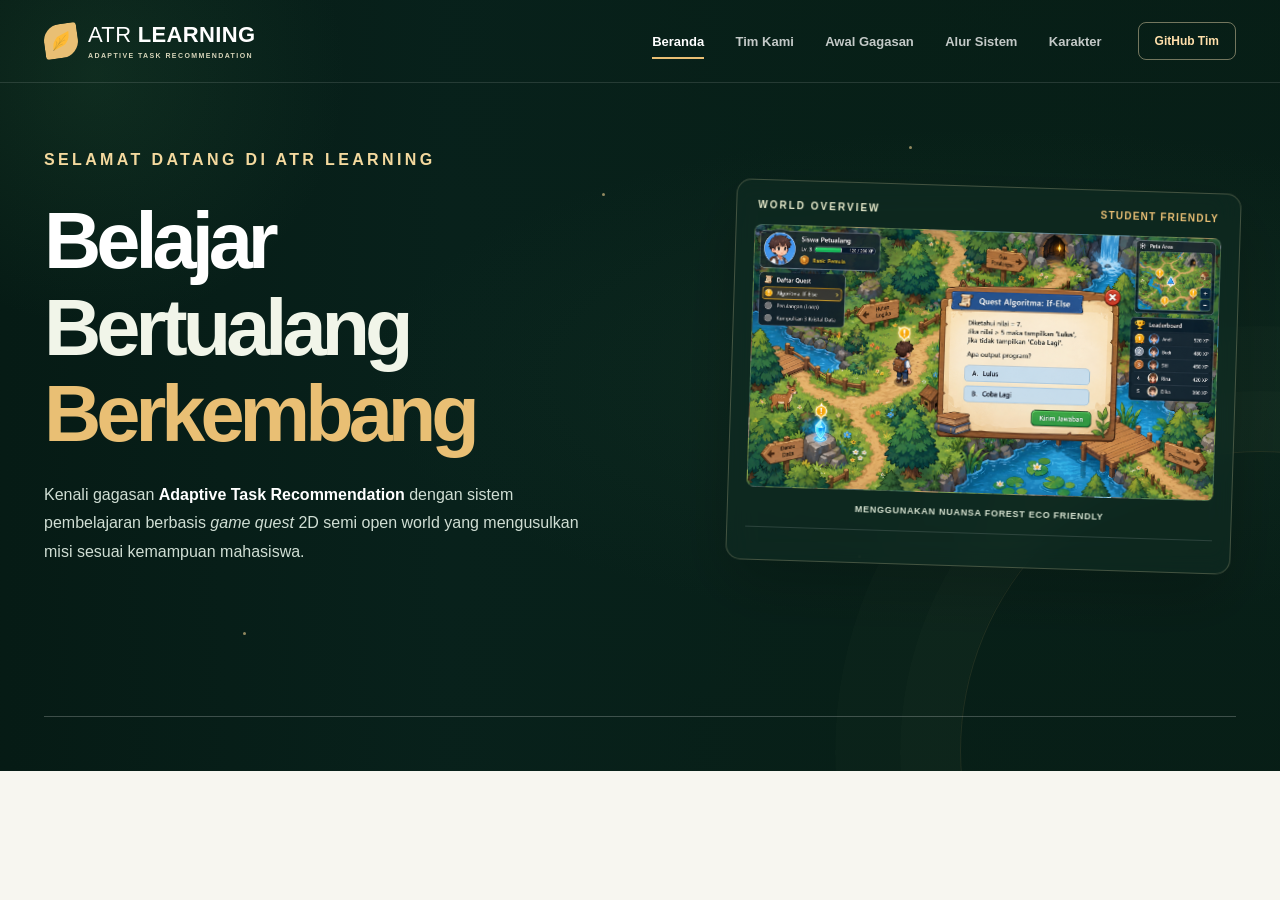
==== dev1.html @ b9358668 "Add files via upload" ====
<!DOCTYPE html>
<html lang="id">
<head>
  <meta charset="UTF-8" />
  <meta name="viewport" content="width=device-width, initial-scale=1.0" />
  <meta name="theme-color" content="#112c27" />
  <meta name="description" content="ATR Learning adalah konsep Adaptive Task Recommendation untuk pembelajaran berbasis game quest 2D semi-open world." />
  <title>ATR Learning | Pembelajaran Adaptif Berbasis Petualangan</title>
  <link rel="icon" href="assets/favicon.svg" type="image/svg+xml" />
  <link href='https://unpkg.com/boxicons@2.1.4/css/boxicons.min.css' rel='stylesheet'>
  <link rel="stylesheet" href="assets/style.css" />
  <script src="assets/script.js" defer></script>
</head>
<body>
  <a class="skip-link" href="#beranda">Lewati ke konten</a>
  <header class="site-header" id="siteHeader">
    <nav class="nav shell" aria-label="Navigasi utama">
      <a class="brand" href="#beranda" aria-label="ATR Learning, kembali ke beranda">
        <img src="assets/favicon.svg" class="brand-mark" aria-hidden="true"></img>
        <span>ATR <b>LEARNING</b><small>ADAPTIVE TASK RECOMMENDATION</small></span>
      </a>
      <button class="menu-toggle" id="menuToggle" type="button" aria-label="Buka menu navigasi" aria-expanded="false" aria-controls="navLinks">
        <span></span><span></span><span></span>
      </button>
      <div class="nav-links" id="navLinks">
        <a class="nav-link active" href="#beranda">Beranda</a>
        <a class="nav-link" href="#tim">Tim Kami</a>
        <a class="nav-link" href="#gagasan">Awal Gagasan</a>
        <a class="nav-link" href="#alur">Alur Sistem</a>
        <a class="nav-link" href="#karakter">Karakter</a>
      </div>
      <a class="nav-contact" href="#footer">GitHub Tim </a>
    </nav>
  </header>

  <main>
    <!-- 01 - BERANDA -->
    <section class="hero" id="beranda" aria-labelledby="heroHeading">
      <div class="hero-scene" aria-hidden="true"></div>
      <div class="hero-mist" aria-hidden="true"></div>
      <div class="hero-sparks" aria-hidden="true"><i></i><i></i><i></i><i></i><i></i><i></i></div>
      <div class="shell hero-grid">
        <div class="hero-content">
          <div class="hero-eyebrow">SELAMAT DATANG DI ATR LEARNING</div>
          <h1 id="heroHeading">Belajar<br><span class="accent-cream">Bertualang</span><br><span class="accent-gold">Berkembang</span></h1>
          <p class="hero-summary">Kenali gagasan <strong>Adaptive Task Recommendation</strong> dengan sistem pembelajaran berbasis <em>game quest</em> 2D semi open world yang mengusulkan misi sesuai kemampuan mahasiswa.</p>
        </div>
        <div class="hero-aside">
          <div class="glass-panel concept-panel">
            <div class="panel-top"><span>WORLD OVERVIEW</span><span class="panel-tag">STUDENT FRIENDLY</span></div>
            <div class="world-shot" role="img" aria-label="Cuplikan ilustrasi hutan dua dimensi dan dialog quest algoritma"></div>
            <div class="world-shot-caption">MENGGUNAKAN NUANSA FOREST ECO FRIENDLY</div>
            <div class="mini-process"></div>
          </div>
        </div>
      </div>
      <div class="shell hero-bottom">
      </div>
    </section>
---- assets/style.css ----
:root {
  --forest-950: #071914;
  --forest-900: #0b231d;
  --forest-850: #103129;
  --forest-800: #153e33;
  --forest-700: #245845;
  --gold: #e9bf74;
  --gold-2: #f4d99e;
  --ink: #1b2f28;
  --muted: #68766e;
  --paper: #f7f6f0;
  --paper-2: #eeefe6;
  --white: #ffffff;
  --line-light: rgba(255,255,255,.16);
  --line-dark: rgba(25,47,38,.15);
  --radius: 18px;
  --shadow: 0 22px 65px rgba(10,37,26,.17);
  --content: 1210px;
}

*, *::before, *::after { box-sizing: border-box; }
html { scroll-behavior: smooth; scroll-padding-top: 86px; }
body { margin: 0; color: var(--ink); background: var(--paper); font-family: "Segoe UI", "Trebuchet MS", Arial, sans-serif; -webkit-font-smoothing: antialiased; }
button, input { font: inherit; }
button, a { -webkit-tap-highlight-color: transparent; }
a { color: inherit; text-decoration: none; }
button { cursor: pointer; }
img { display: block; max-width: 100%; }
:focus-visible { outline: 3px solid #e5b35f; outline-offset: 4px; }
::selection { background: #dfbc7d; color: #142b21; }
.shell { width: min(calc(100% - 88px), var(--content)); margin: 0 auto; }
.skip-link { position: fixed; top: -80px; left: 20px; z-index: 1000; background: #fff; color: #000; padding: 10px 15px; border-radius: 4px; }
.skip-link:focus { top: 15px; }

/* NAVIGATION */
.site-header { position: fixed; z-index: 80; inset: 0 0 auto; color: white; border-bottom: 1px solid rgba(255,255,255,.12); transition: background .3s, border-color .3s, box-shadow .3s; }
.site-header.scrolled { background: rgba(8,30,24,.96); border-color: rgba(255,255,255,.08); box-shadow: 0 8px 20px rgba(0,0,0,.14); backdrop-filter: blur(18px); }
.nav { height: 82px; display: flex; align-items: center; gap: 36px; }
.brand { display: inline-flex; flex-shrink: 0; align-items: center; gap: 10px; letter-spacing: .015em; font-size: 22px; font-weight: 400; line-height: 1.05; white-space: nowrap; }
.brand b { font-weight: 800; }
.brand small { display: block; margin-top: 6px; font-weight: 700; letter-spacing: .2em; font-size: 7px; color: #d7d5ba; }
.brand-mark { width: 34px; height: 34px; display: grid; place-items: center; color: #16372a; background: var(--gold); border-radius: 50% 10% 50% 10%; font-size: 22px; transform: rotate(-8deg); }
.nav-links { display: flex; gap: clamp(14px,2.45vw,34px); margin-left: auto; align-items: center; }
.nav-link { position: relative; font-size: 13px; font-weight: 600; opacity: .76; transition: opacity .2s, color .2s; padding: 33px 0; white-space: nowrap; }
.nav-link::after { content: ""; height: 2px; width: 0; position: absolute; bottom: 23px; left: 0; background: var(--gold); transition: width .25s; }
.nav-link:hover, .nav-link.active { opacity: 1; }
.nav-link:hover::after, .nav-link.active::after { width: 100%; }
.nav-contact { white-space: nowrap; font-size: 12px; font-weight: 700; padding: 11px 16px; border: 1px solid rgba(248,227,182,.45); color: #ffdfaa; border-radius: 8px; transition: background .2s; }
.nav-contact:hover { background: rgba(231,187,107,.13); }
.nav-contact span { margin-left: 8px; }
.menu-toggle { display: none; }

/* REUSABLE SECTIONS */
.section { padding: 116px 0 126px; position: relative; }
.section-heading h2, .idea-heading h2, .flow-head h2, .character-heading h2 { font-weight: 780; line-height: 1.14; font-size: clamp(37px,4.3vw,58px); margin: 19px 0 18px; letter-spacing: -.048em; }
.section-heading h2 em, .idea-heading h2 em, .flow-head h2 em, .character-heading h2 em { font-style: normal; font-family: Georgia,"Times New Roman",serif; font-weight: 500; letter-spacing: -.045em; }
.eyebrow.dark { color: #57785c; }.eyebrow.light { color: #f1c985; }
.eyebrow-symbol { font-size: 18px; line-height: 0; }
.centered { text-align: center; display: flex; flex-direction: column; align-items: center; }
.section-heading > p { max-width: 690px; margin: 0 auto; color: var(--muted); font-size: 15px; line-height: 1.8; }

/* HERO */
.hero { position: relative; isolation: isolate; min-height: 760px; display: flex; flex-direction: column; justify-content: center; background: var(--forest-950); color: white; overflow: hidden; }
.hero-scene { position: absolute; z-index: -3; inset: -30px; background-image: url('assets/gameplay.png'); background-size: cover; background-position: 50% 48%; filter: blur(5px) saturate(.9); transform: scale(1.04); opacity: .58; }
.hero-mist { position: absolute; z-index: -2; inset: 0; background: radial-gradient(ellipse at 78% 49%, rgba(42,86,61,.18), transparent 45%), linear-gradient(90deg, rgba(6,27,21,.97) 0%, rgba(8,34,28,.89) 35%, rgba(8,35,26,.68) 68%, rgba(8,34,25,.63) 100%), linear-gradient(0deg, rgba(7,23,18,.97), transparent 22%, transparent 74%, rgba(3,20,14,.4)); }
.hero::before { content: ""; position: absolute; z-index: -1; top: -190px; left: -170px; width: 530px; height: 530px; background: radial-gradient(circle, rgba(65,137,85,.15), transparent 67%); }
.hero::after { content: ""; position: absolute; z-index: -1; width: 600px; height: 600px; right: -280px; bottom: -280px; border: 1px solid rgba(241,198,123,.1); border-radius: 50%; box-shadow: 0 0 0 60px rgba(240,202,140,.012), 0 0 0 125px rgba(240,202,140,.013); }
.hero-grid { display: grid; grid-template-columns: minmax(0,1.1fr) minmax(0,.9fr); gap: 70px; align-items: center; padding-top: 151px; padding-bottom: 170px; }
.hero-content { position: relative; }
.hero-eyebrow, .eyebrow { display: flex; align-items: center; gap: 12px; letter-spacing: .21em; font-size: 1rem; font-weight: 800; }
.hero-eyebrow { color: var(--gold-2); margin-bottom: 29px; }
.mini-star { font-size: 15px; }
.eyebrow-line { width: 40px; height: 1px; background: rgba(237,203,145,.65); }
.hero h1 { font-size: clamp(63px,6.2vw,96px); font-weight: 740; line-height: 1.09; letter-spacing: -.063em; margin: 0 0 23px; }
.accent-cream { color: #f1f5e9; }
.accent-gold { color: var(--gold); }
.hero-summary { max-width: 555px; color: #d0ded4; font-size: 16px; line-height: 1.8; margin: 0 0 34px; }
.hero-summary strong { color: #fff; }
.hero-actions { display: flex; flex-wrap: wrap; gap: 12px; }
.btn { min-height: 51px; display: inline-flex; align-items: center; justify-content: center; gap: 14px; border-radius: 9px; padding: 13px 23px; font-size: 13px; font-weight: 800; transition: transform .23s, box-shadow .23s, background .23s; }
.btn:hover { transform: translateY(-3px); }
.btn-gold { background: var(--gold); color: #1b3024; box-shadow: 0 12px 35px rgba(233,191,116,.22); }
.btn-gold:hover { box-shadow: 0 13px 32px rgba(233,191,116,.34); background: #f5d395; }
.btn-glass { border: 1px solid rgba(250,245,229,.45); background: rgba(255,255,255,.04); }
.btn-glass:hover { background: rgba(255,255,255,.1); }
.play-icon { font-size: 10px; color: var(--gold); }
.hero-disclaimer { display: flex; gap: 10px; align-items: center; margin-top: 31px; font-size: 9px; font-weight: 800; letter-spacing: .15em; color: #b0c3b5; }
.status-dot, .pulse { width: 7px; height: 7px; flex: none; display: inline-block; border-radius: 100%; background: #a6d7ae; box-shadow: 0 0 0 5px rgba(166,215,174,.12); }
.hero-aside { width: 100%; }
.glass-panel { background: rgba(15,42,34,.58); backdrop-filter: blur(14px); border: 1px solid rgba(231,215,166,.25); box-shadow: 0 26px 65px rgba(0,0,0,.22); border-radius: 15px; padding: 18px; transform: rotate(1.8deg); transition: transform .35s; }
.glass-panel:hover { transform: rotate(0); }
.panel-top { display: flex; justify-content: space-between; gap: 10px; align-items: center; padding: 1px 3px 14px; color: #e7eacb; letter-spacing: .2em; font-size: 10px; font-weight: 800; }
.panel-tag { color: var(--gold); letter-spacing: .12em; }
.world-shot { aspect-ratio: 16/9; background: url('gameplay.png') center / cover; border-radius: 8px; border: 1px solid rgba(236,221,174,.2); box-shadow: inset 0 0 30px rgba(0,0,0,.08); }
.world-shot-caption { display: flex; justify-content: center; gap: 8px; margin-top: 14px; color: #d5e1cf; font-size: 9px; font-weight: 700; letter-spacing: .08em; }
.world-shot-caption span:first-child { display: inline-flex; gap: 9px; align-items: center; }
.world-shot-caption .pulse { width: 5px; height: 5px; box-shadow: none; }
.world-shot-caption b { color: var(--gold); }
.mini-process { border-top: 1px solid rgba(255,255,255,.13); margin-top: 15px; padding-top: 14px; display: flex; justify-content: space-between; align-items: center; gap: 8px; }
.mini-process div { display: flex; flex-direction: column; gap: 3px; }
.mini-process b { color: var(--gold); font-size: 12px; }
.mini-process div span { font-size: 10px; color: #d3dfd3; }
.process-arrow { color: #8aa894; }
.hero-side-note { color: #c0d8c1; font-size: 11px; text-align: right; margin-top: 19px; letter-spacing: .02em; }
.hero-side-note span { color: var(--gold); font-size: 18px; vertical-align: middle; margin-right: 6px; }
.hero-bottom { position: absolute; bottom: 0; left: 50%; transform: translateX(-50%); width: min(calc(100% - 88px), var(--content)); display: flex; justify-content: space-between; align-items: center; padding: 25px 0 29px; border-top: 1px solid rgba(255,255,255,.22); gap: 14px; }
.hero-rotation { display: flex; align-items: center; gap: 18px; min-width: 0; }
.rotation-label { color: var(--gold); white-space: nowrap; font-size: 9px; font-weight: 800; letter-spacing: .2em; }
.rotation-divider { height: 22px; width: 1px; background: rgba(255,255,255,.25); }
.rotation-text { font-size: 13px; color: #e6efe4; transition: opacity .24s, transform .24s; }
.rotation-text.is-changing { opacity: 0; transform: translateY(8px); }
.rotation-dots { display: inline-flex; gap: 5px; margin-left: 7px; }
.rotation-dots i { display: block; width: 5px; height: 5px; border-radius: 99px; background: rgba(255,255,255,.3); transition: width .3s, background .3s; }
.rotation-dots i.is-on { width: 20px; background: var(--gold); }
.scroll-cue { white-space: nowrap; letter-spacing: .16em; font-size: 9px; font-weight: 800; }
.scroll-cue span { font-size: 18px; margin-left: 14px; }
.hero-sparks i { position: absolute; z-index: -1; background: #f6d594; border-radius: 50%; width: 3px; height: 3px; opacity: .58; animation: sparkle 4s ease-in-out infinite; }
.hero-sparks i:nth-child(1) { top: 25%; left: 47%; }.hero-sparks i:nth-child(2) { top: 72%; left: 67%; animation-delay: -2s; }.hero-sparks i:nth-child(3) { top: 38%; left: 87%; animation-delay: -1s; }.hero-sparks i:nth-child(4) { top: 82%; left: 19%; animation-delay: -3s; }.hero-sparks i:nth-child(5) { top: 19%; left: 71%; animation-delay: -1.7s; }.hero-sparks i:nth-child(6) { top: 62%; left: 92%; animation-delay: -2.4s; }
@keyframes sparkle { 50% { opacity: .13; transform: translateY(-8px); } }
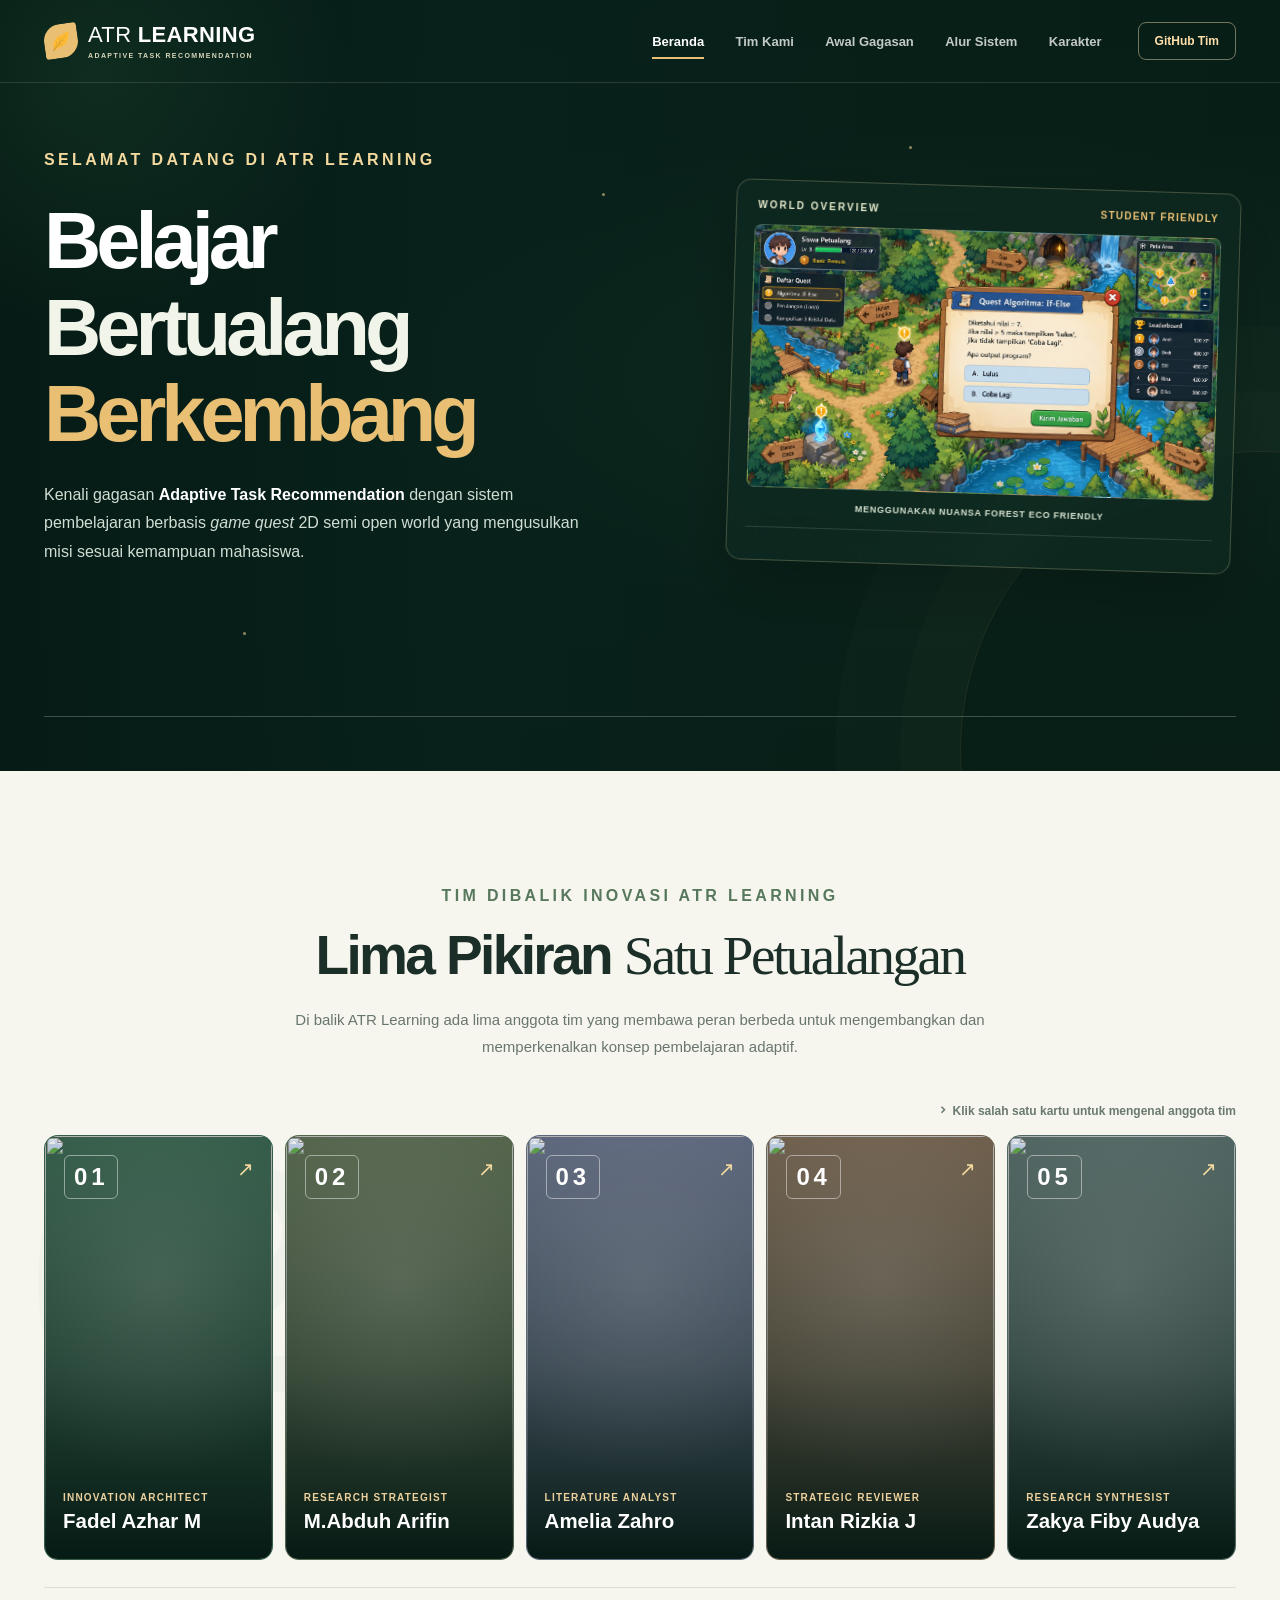
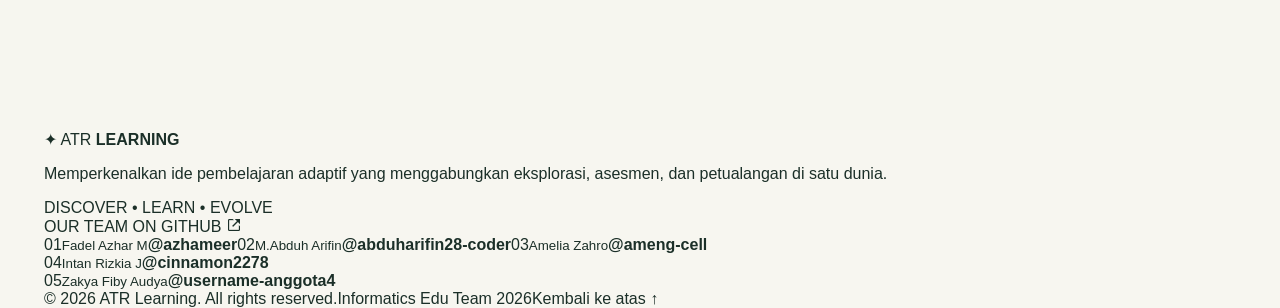
==== commit ddb526ad: "update poto" ====
--- a/dev1.html
+++ b/dev1.html
@@ -58,4 +58,31 @@
       </div>
     </section>
 
+    <!-- 02 - TIM -->
+    <section class="section team-section" id="tim" aria-labelledby="teamHeading">
+      <div class="shell">
+        <div class="section-heading centered reveal">
+          <div class="eyebrow dark"> TIM DIBALIK INOVASI ATR LEARNING</div>
+          <h2 id="teamHeading">Lima Pikiran <em>Satu Petualangan</em></h2>
+          <p>Di balik ATR Learning ada lima anggota tim yang membawa peran berbeda untuk mengembangkan dan memperkenalkan konsep pembelajaran adaptif.</p>
+        </div>
+        <div class="team-hint"><i class='bx bxs-chevron-right'></i> Klik salah satu kartu untuk mengenal anggota tim</div>
+        <div class="team-cards" id="teamCards" aria-label="Daftar lima anggota tim">
+        </div>
+        <div class="team-footnote"></div>
+      </div>
+    </section>
+
+    <!-- dimasukkan habis intan -->
+    
+    <!-- FOOTER -->
+  <footer class="site-footer" id="footer">
+    <div class="shell footer-main">
+      <div class="footer-brand-block"><a href="#beranda" class="footer-brand"><span aria-hidden="true">✦</span> ATR <b>LEARNING</b></a><p>Memperkenalkan ide pembelajaran adaptif yang menggabungkan eksplorasi, asesmen, dan petualangan di satu dunia.</p><span class="footer-motto">DISCOVER • LEARN • EVOLVE</span></div>
+      <div class="footer-team-block"><div class="footer-small-title">OUR TEAM ON GITHUB <i class='bx bx-link-external' ></i></div><div class="github-grid" id="githubGrid"></div></div>
+    </div>
+    <div class="shell footer-bottom"><span>© <span id="currentYear">2026</span> ATR Learning. All rights reserved.</span><span>Informatics Edu Team 2026</span><a href="#beranda">Kembali ke atas ↑</a></div>
+  </footer>
+</body>
+</html>
     
--- a/assets/style.css
+++ b/assets/style.css
@@ -116,4 +116,38 @@
 .scroll-cue span { font-size: 18px; margin-left: 14px; }
 .hero-sparks i { position: absolute; z-index: -1; background: #f6d594; border-radius: 50%; width: 3px; height: 3px; opacity: .58; animation: sparkle 4s ease-in-out infinite; }
 .hero-sparks i:nth-child(1) { top: 25%; left: 47%; }.hero-sparks i:nth-child(2) { top: 72%; left: 67%; animation-delay: -2s; }.hero-sparks i:nth-child(3) { top: 38%; left: 87%; animation-delay: -1s; }.hero-sparks i:nth-child(4) { top: 82%; left: 19%; animation-delay: -3s; }.hero-sparks i:nth-child(5) { top: 19%; left: 71%; animation-delay: -1.7s; }.hero-sparks i:nth-child(6) { top: 62%; left: 92%; animation-delay: -2.4s; }
-@keyframes sparkle { 50% { opacity: .13; transform: translateY(-8px); } }+@keyframes sparkle { 50% { opacity: .13; transform: translateY(-8px); } }
+
+/* TEAM */
+.team-section { background: #f6f6ef; }
+.team-section::before { content: "02"; position: absolute; left: 2%; top: 34%; font-size: 320px; font-weight: 900; letter-spacing: -.12em; color: rgba(26,75,52,.025); pointer-events: none; }
+.team-hint { margin: 44px 0 17px; text-align: right; color: #6a796d; font-size: 12px; font-weight: 650; }
+.team-hint span { color: #2c7250; font-size: 17px; }
+
+.team-cards { display: flex; gap: 12px; width: 100%; height: 425px; }
+.team-card { isolation: isolate; overflow: hidden; border: 1px solid rgba(22,61,44,.12); flex: 1 1 0; min-width: 0; color: white; text-align: left; background: var(--tone, #295541); border-radius: 14px; padding: 0; position: relative; cursor: pointer; transition: flex .5s cubic-bezier(.2,.7,.1,1), filter .32s, transform .3s, border-color .2s; }
+.team-card:hover { transform: translateY(-5px); }
+
+.team-card img { position: absolute; z-index: 0; inset: 0; width: 100%; height: 100%; max-width: none; object-fit: cover; object-position: center center; filter: saturate(.85); transform: scale(1); transition: transform .5s ease, filter .35s ease; }
+.team-card:hover img { transform: scale(1.05); }
+
+.team-card::before { content: ""; position: absolute; z-index: 1; inset: 0; pointer-events: none; background: radial-gradient(circle at 50% 35%, rgba(255,255,255,.13), transparent 65%), linear-gradient(0deg, rgba(5,25,19,.97) 1%, rgba(5,25,19,.45) 45%, rgba(5,25,19,.08) 100%); }
+
+.team-cards.has-active .team-card { flex: .78 1 0; filter: saturate(.68); }
+.team-cards.has-active .team-card.is-active { flex: 2.25 1 0; border-color: var(--gold); filter: saturate(1.1); }
+
+.team-cards.has-active .team-card.is-active img { inset: 0; width: 100%; height: 100%; object-fit: cover; object-position: center center; transform: scale(1); filter: saturate(1.1); }
+.team-cards.has-active .team-card.is-active:hover img { transform: scale(1.04); }
+
+.team-card-index { display: block; position: absolute; z-index: 2; top: 19px; left: 19px; font-size: 1.5rem; font-weight: 800; letter-spacing: .16em; border: 1px solid rgba(255,255,255,.45); padding: 7px 9px; border-radius: 6px; }
+.team-card-corner { position: absolute; z-index: 2; right: 18px; top: 21px; color: var(--gold-2); font-size: 20px; }
+.team-card-bottom { position: absolute; left: 18px; right: 18px; bottom: 18px; z-index: 2; }
+.team-card-role { display: block; color: #ecd09d; font-size: 10px; letter-spacing: .12em; font-weight: 800; text-transform: uppercase; margin-bottom: 7px; }
+.team-card-name { font-size: clamp(16px,1.6vw,23px); font-weight: 780; line-height: 1.1; margin: 0 0 8px; overflow-wrap: anywhere; }
+.team-card-expanded { display: none; max-width: 270px; margin-top: 15px; color: #ecf4e8; font-size: 12px; line-height: 1.7; }
+.team-card.is-active .team-card-expanded { display: block; }
+.team-card-expanded .member-github { display: inline-block; margin-top: 9px; color: #ffcf83; font-weight: 800; }
+
+.team-footnote { display: flex; justify-content: space-between; gap: 15px; border-top: 1px solid #dcded2; margin-top: 27px; padding-top: 16px; font-size: 11px; color: #66786a; }
+.team-footnote span:first-child { font-weight: 800; color: var(--forest-700); }
+.team-footnote span:last-child { font-size: 9px; letter-spacing: .14em; font-weight: 800; }
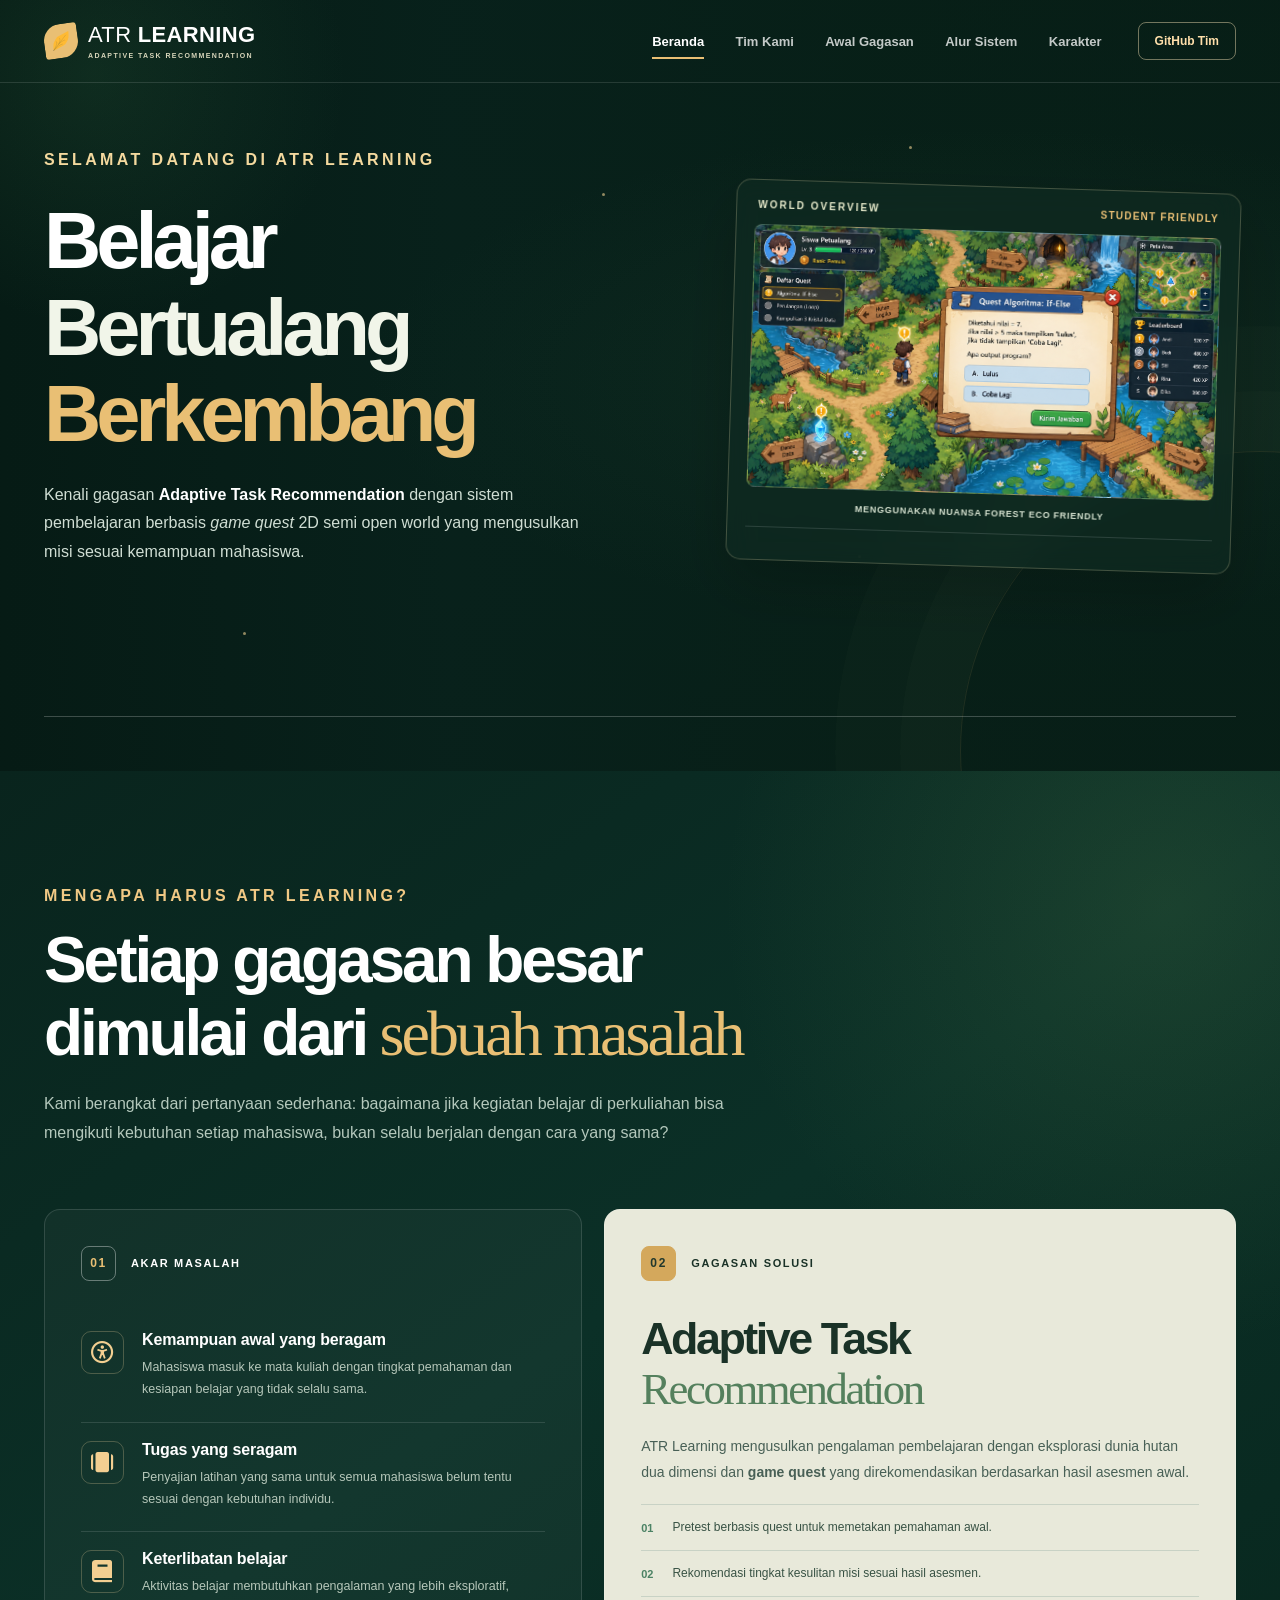
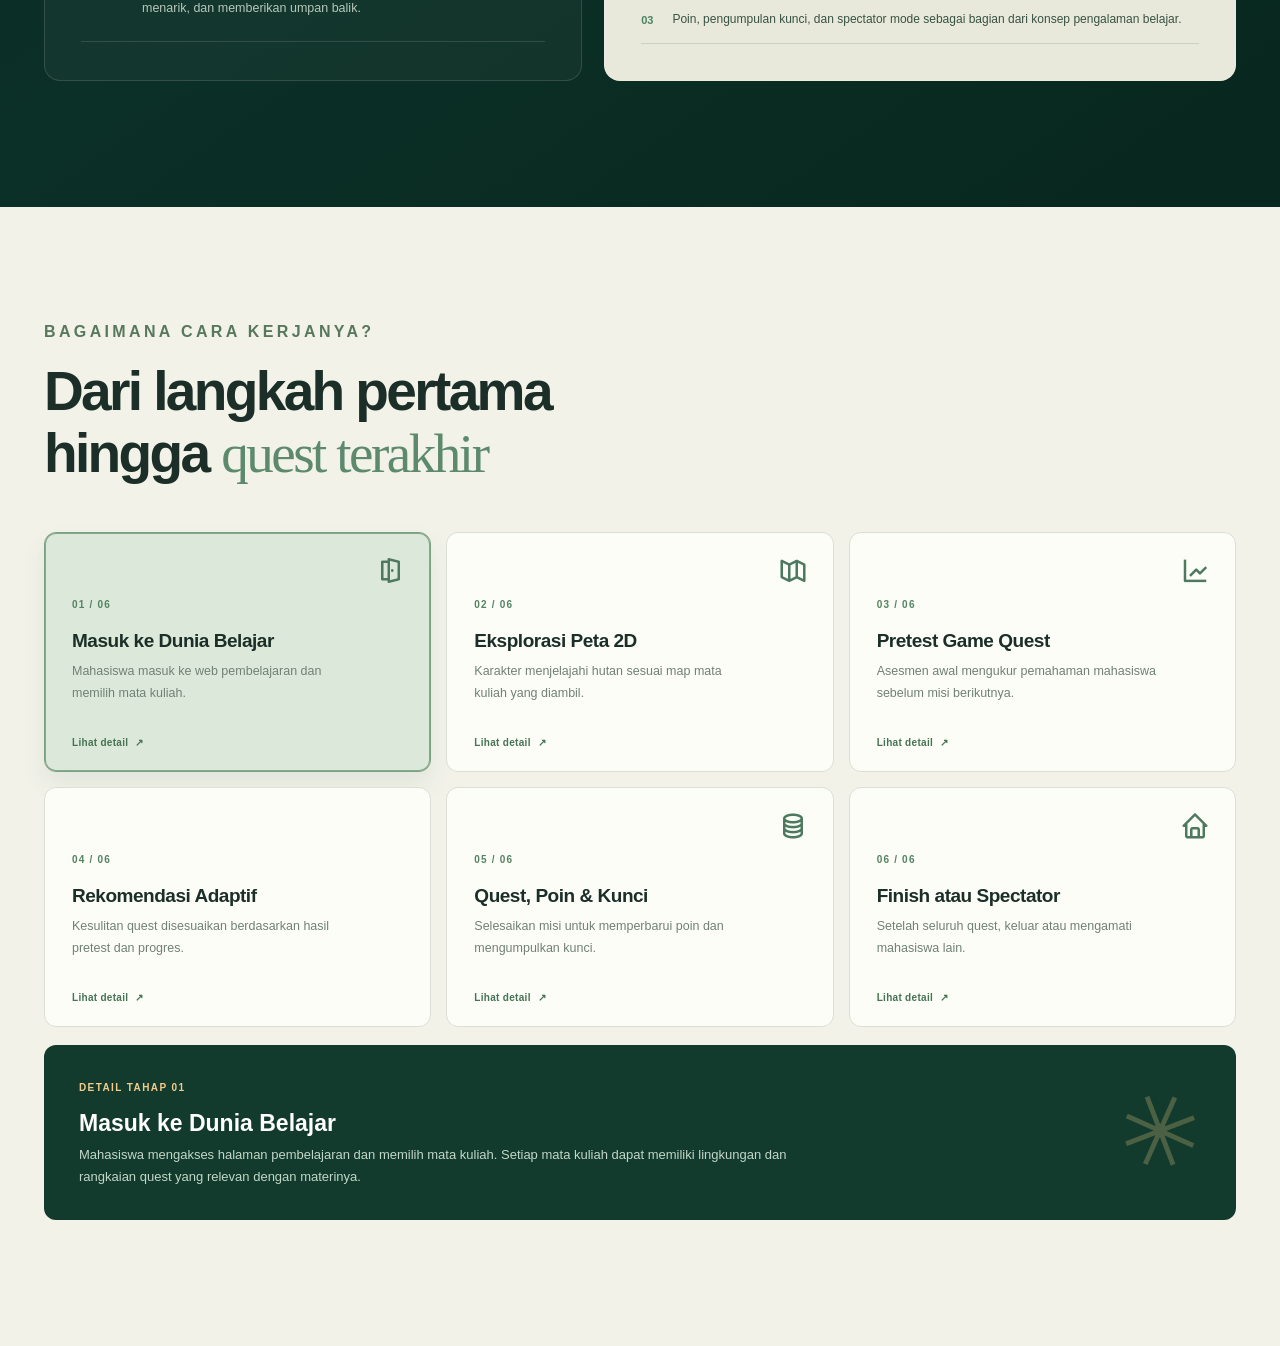
==== commit 3c147dd8: "update" ====
--- a/dev1.html
+++ b/dev1.html
@@ -58,31 +58,39 @@
       </div>
     </section>
 
-    <!-- 02 - TIM -->
-    <section class="section team-section" id="tim" aria-labelledby="teamHeading">
+<!-- 03 - AWAL GAGASAN -->
+    <section class="section idea-section" id="gagasan" aria-labelledby="ideaHeading">
       <div class="shell">
-        <div class="section-heading centered reveal">
-          <div class="eyebrow dark"> TIM DIBALIK INOVASI ATR LEARNING</div>
-          <h2 id="teamHeading">Lima Pikiran <em>Satu Petualangan</em></h2>
-          <p>Di balik ATR Learning ada lima anggota tim yang membawa peran berbeda untuk mengembangkan dan memperkenalkan konsep pembelajaran adaptif.</p>
+        <div class="idea-heading reveal"><div class="eyebrow light">MENGAPA HARUS ATR LEARNING?</div><h2 id="ideaHeading">Setiap gagasan besar<br>dimulai dari<em> sebuah masalah</em></h2><p>Kami berangkat dari pertanyaan sederhana: bagaimana jika kegiatan belajar di perkuliahan bisa mengikuti kebutuhan setiap mahasiswa, bukan selalu berjalan dengan cara yang sama?</p></div>
+        <div class="idea-layout">
+          <div class="problem-column reveal">
+            <div class="section-overline"><span class="overline-index">01</span><span>AKAR MASALAH</span></div>
+            <div class="problem-card"><span class="problem-icon" aria-hidden="true"><i class='bx bx-universal-access'></i></span><div><h3>Kemampuan awal yang beragam</h3><p>Mahasiswa masuk ke mata kuliah dengan tingkat pemahaman dan kesiapan belajar yang tidak selalu sama.</p></div></div>
+            <div class="problem-card"><span class="problem-icon" aria-hidden="true"><i class='bx bxs-carousel'></i></span><div><h3>Tugas yang seragam</h3><p>Penyajian latihan yang sama untuk semua mahasiswa belum tentu sesuai dengan kebutuhan individu.</p></div></div>
+            <div class="problem-card"><span class="problem-icon" aria-hidden="true"><i class='bx bxs-book'></i></span><div><h3>Keterlibatan belajar</h3><p>Aktivitas belajar membutuhkan pengalaman yang lebih eksploratif, menarik, dan memberikan umpan balik.</p></div></div>
+          </div>
+          <div class="solution-column reveal">
+            <div class="section-overline"><span class="overline-index gold-index">02</span><span>GAGASAN SOLUSI</span></div>
+            <div class="solution-features"><h3>Adaptive Task<br><em>Recommendation</em></h3><p>ATR Learning mengusulkan pengalaman pembelajaran dengan eksplorasi dunia hutan dua dimensi dan <strong>game quest</strong> yang direkomendasikan berdasarkan hasil asesmen awal.</p></div>
+            <div class="solution-list"><div><span>01</span><p>Pretest berbasis quest untuk memetakan pemahaman awal.</p></div><div><span>02</span><p>Rekomendasi tingkat kesulitan misi sesuai hasil asesmen.</p></div><div><span>03</span><p>Poin, pengumpulan kunci, dan spectator mode sebagai bagian dari konsep pengalaman belajar.</p></div></div>
+          </div>
         </div>
-        <div class="team-hint"><i class='bx bxs-chevron-right'></i> Klik salah satu kartu untuk mengenal anggota tim</div>
-        <div class="team-cards" id="teamCards" aria-label="Daftar lima anggota tim">
-        </div>
-        <div class="team-footnote"></div>
       </div>
     </section>
 
-    <!-- dimasukkan habis intan -->
-    
-    <!-- FOOTER -->
-  <footer class="site-footer" id="footer">
-    <div class="shell footer-main">
-      <div class="footer-brand-block"><a href="#beranda" class="footer-brand"><span aria-hidden="true">✦</span> ATR <b>LEARNING</b></a><p>Memperkenalkan ide pembelajaran adaptif yang menggabungkan eksplorasi, asesmen, dan petualangan di satu dunia.</p><span class="footer-motto">DISCOVER • LEARN • EVOLVE</span></div>
-      <div class="footer-team-block"><div class="footer-small-title">OUR TEAM ON GITHUB <i class='bx bx-link-external' ></i></div><div class="github-grid" id="githubGrid"></div></div>
-    </div>
-    <div class="shell footer-bottom"><span>© <span id="currentYear">2026</span> ATR Learning. All rights reserved.</span><span>Informatics Edu Team 2026</span><a href="#beranda">Kembali ke atas ↑</a></div>
-  </footer>
-</body>
-</html>
+<!-- 04 - ALUR SISTEM -->
+    <section class="section flow-section" id="alur" aria-labelledby="flowHeading">
+      <div class="shell">
+        <div class="flow-head reveal"><div><div class="eyebrow dark">BAGAIMANA CARA KERJANYA?</div><h2 id="flowHeading">Dari langkah pertama<br>hingga <em>quest terakhir</em></h2></div></div>
+        <div class="flow-grid" id="flowGrid">
+          <button type="button" class="flow-step is-selected" data-step="0" aria-pressed="true"><span class="step-count">01 / 06</span><span class="step-icon" aria-hidden="true"><i class='bx bx-door-open'></i></span><h3>Masuk ke Dunia Belajar</h3><p>Mahasiswa masuk ke web pembelajaran dan memilih mata kuliah.</p><span class="step-more">Lihat detail <span>↗</span></span></button>
+          <button type="button" class="flow-step" data-step="1" aria-pressed="false"><span class="step-count">02 / 06</span><span class="step-icon" aria-hidden="true"><i class='bx bx-map-alt'></i></span><h3>Eksplorasi Peta 2D</h3><p>Karakter menjelajahi hutan sesuai map mata kuliah yang diambil.</p><span class="step-more">Lihat detail <span>↗</span></span></button>
+          <button type="button" class="flow-step" data-step="2" aria-pressed="false"><span class="step-count">03 / 06</span><span class="step-icon" aria-hidden="true"><i class='bx bx-line-chart'></i></span><h3>Pretest Game Quest</h3><p>Asesmen awal mengukur pemahaman mahasiswa sebelum misi berikutnya.</p><span class="step-more">Lihat detail <span>↗</span></span></button>
+          <button type="button" class="flow-step" data-step="3" aria-pressed="false"><span class="step-count">04 / 06</span><span class="step-icon" aria-hidden="true"><i class='bx bx-paper-planet '></i></span><h3>Rekomendasi Adaptif</h3><p>Kesulitan quest disesuaikan berdasarkan hasil pretest dan progres.</p><span class="step-more">Lihat detail <span>↗</span></span></button>
+          <button type="button" class="flow-step" data-step="4" aria-pressed="false"><span class="step-count">05 / 06</span><span class="step-icon" aria-hidden="true"><i class='bx bx-coin-stack'></i></span><h3>Quest, Poin & Kunci</h3><p>Selesaikan misi untuk memperbarui poin dan mengumpulkan kunci.</p><span class="step-more">Lihat detail <span>↗</span></span></button>
+          <button type="button" class="flow-step" data-step="5" aria-pressed="false"><span class="step-count">06 / 06</span><span class="step-icon" aria-hidden="true"><i class='bx bx-home'></i></span><h3>Finish atau Spectator</h3><p>Setelah seluruh quest, keluar atau mengamati mahasiswa lain.</p><span class="step-more">Lihat detail <span>↗</span></span></button>
+        </div>
+        <div class="flow-detail" aria-live="polite"><div><span class="flow-detail-label">DETAIL TAHAP <b id="flowDetailIndex">01</b></span><h3 id="flowDetailTitle">Masuk ke Dunia Belajar</h3><p id="flowDetailText">Mahasiswa mengakses halaman pembelajaran dan memilih mata kuliah. Setiap mata kuliah dapat memiliki lingkungan dan rangkaian quest yang relevan dengan materinya.</p></div><span class="flow-detail-art" aria-hidden="true">✳</span></div>
+      </div>
+    </section>
     
--- a/assets/style.css
+++ b/assets/style.css
@@ -118,36 +118,57 @@
 .hero-sparks i:nth-child(1) { top: 25%; left: 47%; }.hero-sparks i:nth-child(2) { top: 72%; left: 67%; animation-delay: -2s; }.hero-sparks i:nth-child(3) { top: 38%; left: 87%; animation-delay: -1s; }.hero-sparks i:nth-child(4) { top: 82%; left: 19%; animation-delay: -3s; }.hero-sparks i:nth-child(5) { top: 19%; left: 71%; animation-delay: -1.7s; }.hero-sparks i:nth-child(6) { top: 62%; left: 92%; animation-delay: -2.4s; }
 @keyframes sparkle { 50% { opacity: .13; transform: translateY(-8px); } }
 
-/* TEAM */
-.team-section { background: #f6f6ef; }
-.team-section::before { content: "02"; position: absolute; left: 2%; top: 34%; font-size: 320px; font-weight: 900; letter-spacing: -.12em; color: rgba(26,75,52,.025); pointer-events: none; }
-.team-hint { margin: 44px 0 17px; text-align: right; color: #6a796d; font-size: 12px; font-weight: 650; }
-.team-hint span { color: #2c7250; font-size: 17px; }
+/* IDEA SECTION */
+.idea-section { color: white; background: radial-gradient(circle at 91% 13%, rgba(98,145,82,.18), transparent 30%), linear-gradient(145deg, #09241d, #0b3027 50%, #08271e); }
+.idea-heading { max-width: 800px; margin-bottom: 61px; }
+.idea-heading h2 { font-size: clamp(38px,5vw,65px); }
+.idea-heading h2 em { color: var(--gold); }
+.idea-heading p { max-width: 690px; color: #b4c8bc; font-size: 14bpx; line-height: 1.85; }
+.idea-layout { display: grid; grid-template-columns: .92fr 1.08fr; gap: 22px; }
+.problem-column, .solution-column { border-radius: 16px; padding: 36px; border: 1px solid rgba(255,255,255,.13); }
+.problem-column { background: rgba(255,255,255,.035); }
+.solution-column { background: #e8e9da; color: #1a3227; }
+.section-overline { display: flex; align-items: center; gap: 15px; font-size: 11px; font-weight: 800; letter-spacing: .15em; margin-bottom: 32px; }
+.overline-index { display: grid; place-items: center; border: 1px solid rgba(255,255,255,.36); color: var(--gold); font-size: 12px; width: 35px; height: 35px; border-radius: 8px; }
+.gold-index { background: #d4a85c; border-color: #d4a85c; color: #21382d; }
+.problem-card { display: flex; align-items: flex-start; gap: 18px; border-bottom: 1px solid rgba(255,255,255,.12); padding: 18px 0 21px; }
+.problem-icon { display: grid; place-items: center; color: #f3cf91; border-radius: 10px; border: 1px solid rgba(249,218,163,.25); width: 43px; height: 43px; flex-shrink: 0; font-size: 27px; line-height: 1; }
+.problem-card h3 { font-size: 16px; margin: 0 0 8px; letter-spacing: -.01em; }
+.problem-card p { color: #b6c7ba; margin: 0; font-size: 12.5px; line-height: 1.75; }
+.problem-base { display: flex; align-items: center; gap: 12px; flex-wrap: wrap; color: #9cbea8; font-size: 10px; letter-spacing: .12em; margin-top: 25px; }
+.problem-base b { color: #f1d08f; font-size: 11px; }
+.solution-mini { display: inline-block; color: #547c5f; background: #d5dcc9; border-radius: 4px; padding: 7px 11px; letter-spacing: .14em; font-weight: 800; font-size: 9px; }
+.solution-features h3 { font-size: clamp(32px,3.5vw,49px); line-height: 1.12; letter-spacing: -.055em; margin: 23px 0 20px; }
+.solution-features h3 em { font-family: Georgia,serif; font-style: normal; color: #54805d; font-weight: 400; }
+.solution-features p { line-height: 1.85; font-size: 14px; color: #486056; margin: 0 0 18px; }
+.solution-list { margin-top: 17px; border-top: 1px solid #c8d2c5; }
+.solution-list > div { display: flex; gap: 19px; padding: 13px 0; border-bottom: 1px solid #c8d2c5; align-items: center; }
+.solution-list span { color: #4b8264; font-weight: 800; font-size: 11px; }
+.solution-list p { font-size: 12px; line-height: 1.6; color: #385244; margin: 0; }
+.concept-figure { display: flex; align-items: stretch; gap: 0; background: rgba(230,238,217,.065); border: 1px solid rgba(255,255,255,.17); border-radius: 14px; overflow: hidden; margin: 36px 0 0; }
+.figure-image { padding: 20px; }
+.figure-image img { width: 100%; height: 100%; object-fit: contain; border: 4px solid rgba(236,218,169,.18); border-radius: 8px; }
+.concept-figure figcaption { display: flex; justify-content: center; flex-direction: column; gap: 17px; border-left: 1px solid rgba(255,255,255,.1); padding: 36px; color: #c3d2c5; font-size: 14px; line-height: 1.85; }
+.concept-figure figcaption strong { color: #fff; }
+.figure-label { color: var(--gold); letter-spacing: .15em; font-size: 10px; font-weight: 800; }
 
-.team-cards { display: flex; gap: 12px; width: 100%; height: 425px; }
-.team-card { isolation: isolate; overflow: hidden; border: 1px solid rgba(22,61,44,.12); flex: 1 1 0; min-width: 0; color: white; text-align: left; background: var(--tone, #295541); border-radius: 14px; padding: 0; position: relative; cursor: pointer; transition: flex .5s cubic-bezier(.2,.7,.1,1), filter .32s, transform .3s, border-color .2s; }
-.team-card:hover { transform: translateY(-5px); }
-
-.team-card img { position: absolute; z-index: 0; inset: 0; width: 100%; height: 100%; max-width: none; object-fit: cover; object-position: center center; filter: saturate(.85); transform: scale(1); transition: transform .5s ease, filter .35s ease; }
-.team-card:hover img { transform: scale(1.05); }
-
-.team-card::before { content: ""; position: absolute; z-index: 1; inset: 0; pointer-events: none; background: radial-gradient(circle at 50% 35%, rgba(255,255,255,.13), transparent 65%), linear-gradient(0deg, rgba(5,25,19,.97) 1%, rgba(5,25,19,.45) 45%, rgba(5,25,19,.08) 100%); }
-
-.team-cards.has-active .team-card { flex: .78 1 0; filter: saturate(.68); }
-.team-cards.has-active .team-card.is-active { flex: 2.25 1 0; border-color: var(--gold); filter: saturate(1.1); }
-
-.team-cards.has-active .team-card.is-active img { inset: 0; width: 100%; height: 100%; object-fit: cover; object-position: center center; transform: scale(1); filter: saturate(1.1); }
-.team-cards.has-active .team-card.is-active:hover img { transform: scale(1.04); }
-
-.team-card-index { display: block; position: absolute; z-index: 2; top: 19px; left: 19px; font-size: 1.5rem; font-weight: 800; letter-spacing: .16em; border: 1px solid rgba(255,255,255,.45); padding: 7px 9px; border-radius: 6px; }
-.team-card-corner { position: absolute; z-index: 2; right: 18px; top: 21px; color: var(--gold-2); font-size: 20px; }
-.team-card-bottom { position: absolute; left: 18px; right: 18px; bottom: 18px; z-index: 2; }
-.team-card-role { display: block; color: #ecd09d; font-size: 10px; letter-spacing: .12em; font-weight: 800; text-transform: uppercase; margin-bottom: 7px; }
-.team-card-name { font-size: clamp(16px,1.6vw,23px); font-weight: 780; line-height: 1.1; margin: 0 0 8px; overflow-wrap: anywhere; }
-.team-card-expanded { display: none; max-width: 270px; margin-top: 15px; color: #ecf4e8; font-size: 12px; line-height: 1.7; }
-.team-card.is-active .team-card-expanded { display: block; }
-.team-card-expanded .member-github { display: inline-block; margin-top: 9px; color: #ffcf83; font-weight: 800; }
-
-.team-footnote { display: flex; justify-content: space-between; gap: 15px; border-top: 1px solid #dcded2; margin-top: 27px; padding-top: 16px; font-size: 11px; color: #66786a; }
-.team-footnote span:first-child { font-weight: 800; color: var(--forest-700); }
-.team-footnote span:last-child { font-size: 9px; letter-spacing: .14em; font-weight: 800; }+/* FLOW */
+.flow-section { background: #f2f2e9; }
+.flow-head { display: flex; justify-content: space-between; gap: 45px; align-items: end; margin-bottom: 46px; }
+.flow-head h2 { margin-bottom: 0; }
+.flow-head h2 em { color: #5d896d; }
+.flow-head > p { max-width: 355px; color: #6c7a6c; line-height: 1.85; font-size: 14px; margin: 0 0 5px; }
+.flow-grid { display: grid; grid-template-columns: repeat(3, minmax(0,1fr)); gap: 15px; }
+.flow-step { position: relative; min-height: 240px; padding: 27px; text-align: left; border: 1px solid #dbdfd4; border-radius: 12px; background: #fdfdf8; color: var(--ink); transition: transform .25s, background .25s, border .25s, box-shadow .25s; }
+.flow-step:hover { transform: translateY(-5px); box-shadow: 0 14px 35px rgba(30,73,45,.08); }
+.flow-step.is-selected { background: #dce9da; border-color: #7ba185; box-shadow: inset 0 0 0 1px #85a98c, 0 12px 25px rgba(41,89,60,.08); }
+.step-count { display: block; color: #548363; font-size: 10px; font-weight: 800; letter-spacing: .12em; margin-bottom: 20px; }
+.step-icon { position: absolute; top: 23px; right: 25px; color: #4d7a5f; font-size: 30px; line-height: 1; }
+.flow-step h3 { font-size: 19px; letter-spacing: -.025em; margin: 0 0 9px; }
+.flow-step p { margin: 0; font-size: 12.5px; color: #718075; line-height: 1.75; max-width: 280px; }
+.step-more { display: flex; align-items: center; gap: 7px; position: absolute; bottom: 23px; left: 27px; font-size: 10px; font-weight: 800; color: #457353; letter-spacing: .03em; }
+.flow-detail { display: flex; justify-content: space-between; align-items: center; overflow: hidden; gap: 30px; border-radius: 12px; background: #123b2e; color: white; padding: 29px 35px; margin-top: 18px; min-height: 172px; }
+.flow-detail-label { color: #f2cc8a; font-size: 10px; font-weight: 750; letter-spacing: .14em; }
+.flow-detail h3 { font-size: 23px; margin: 15px 0 7px; }
+.flow-detail p { color: #c2d7c7; line-height: 1.7; font-size: 13px; max-width: 750px; margin: 0; }
+.flow-detail-art { font-size: 100px; color: rgba(234,199,126,.27); transform: rotate(24deg); }
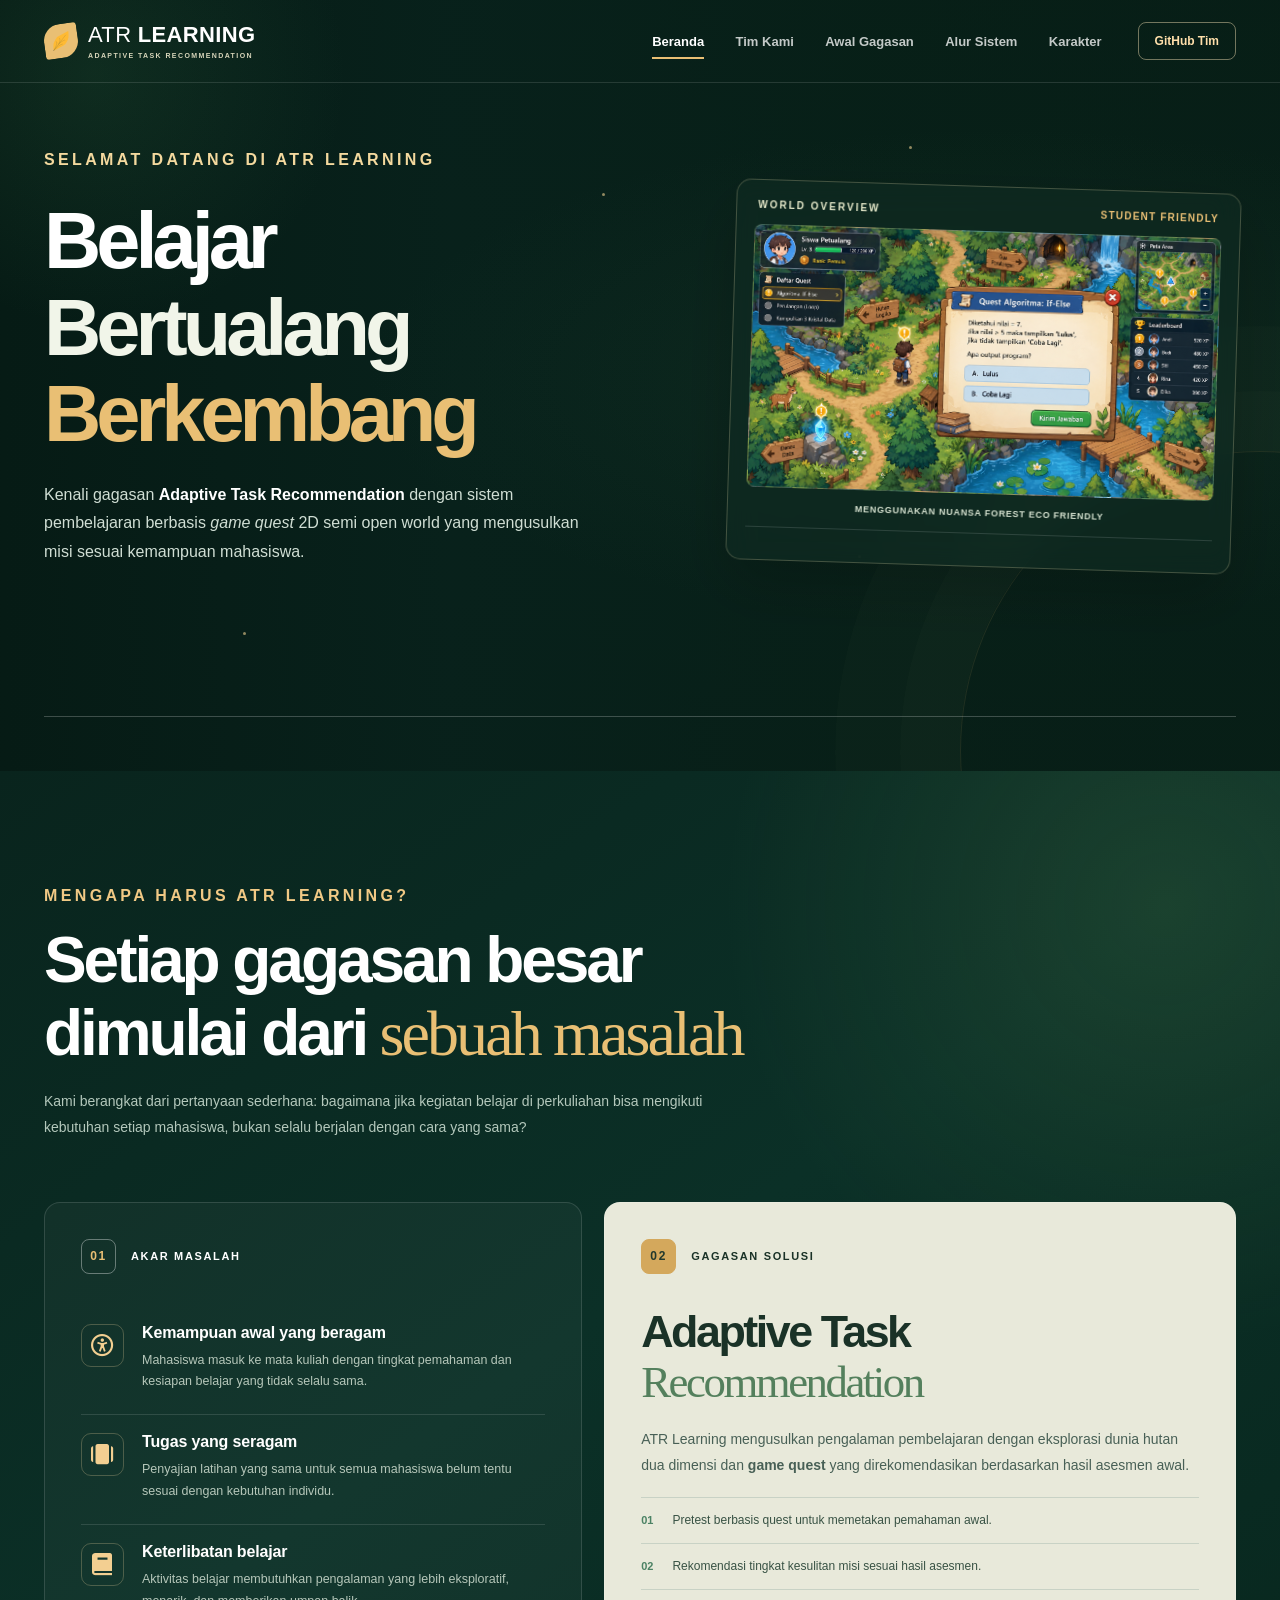
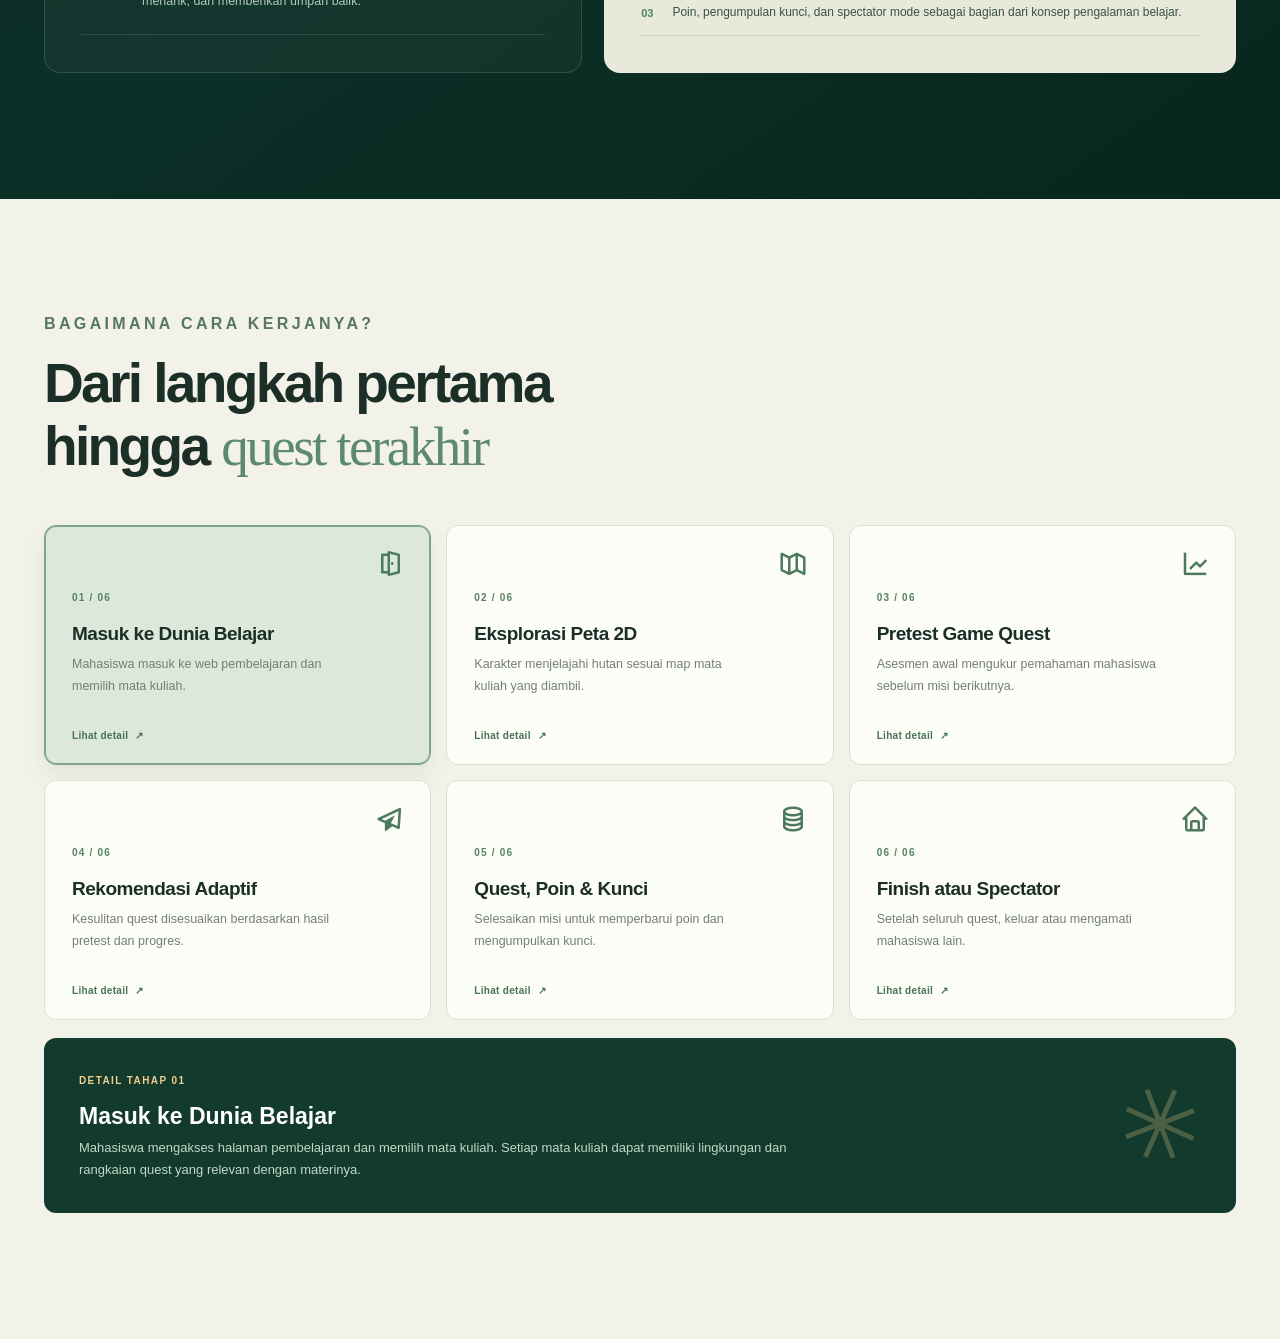
==== commit 2b8bed58: "sesuai" ====
--- a/dev1.html
+++ b/dev1.html
@@ -86,7 +86,7 @@
           <button type="button" class="flow-step is-selected" data-step="0" aria-pressed="true"><span class="step-count">01 / 06</span><span class="step-icon" aria-hidden="true"><i class='bx bx-door-open'></i></span><h3>Masuk ke Dunia Belajar</h3><p>Mahasiswa masuk ke web pembelajaran dan memilih mata kuliah.</p><span class="step-more">Lihat detail <span>↗</span></span></button>
           <button type="button" class="flow-step" data-step="1" aria-pressed="false"><span class="step-count">02 / 06</span><span class="step-icon" aria-hidden="true"><i class='bx bx-map-alt'></i></span><h3>Eksplorasi Peta 2D</h3><p>Karakter menjelajahi hutan sesuai map mata kuliah yang diambil.</p><span class="step-more">Lihat detail <span>↗</span></span></button>
           <button type="button" class="flow-step" data-step="2" aria-pressed="false"><span class="step-count">03 / 06</span><span class="step-icon" aria-hidden="true"><i class='bx bx-line-chart'></i></span><h3>Pretest Game Quest</h3><p>Asesmen awal mengukur pemahaman mahasiswa sebelum misi berikutnya.</p><span class="step-more">Lihat detail <span>↗</span></span></button>
-          <button type="button" class="flow-step" data-step="3" aria-pressed="false"><span class="step-count">04 / 06</span><span class="step-icon" aria-hidden="true"><i class='bx bx-paper-planet '></i></span><h3>Rekomendasi Adaptif</h3><p>Kesulitan quest disesuaikan berdasarkan hasil pretest dan progres.</p><span class="step-more">Lihat detail <span>↗</span></span></button>
+          <button type="button" class="flow-step" data-step="3" aria-pressed="false"><span class="step-count">04 / 06</span><span class="step-icon" aria-hidden="true"><i class='bx bx-paper-plane'></i></span><h3>Rekomendasi Adaptif</h3><p>Kesulitan quest disesuaikan berdasarkan hasil pretest dan progres.</p><span class="step-more">Lihat detail <span>↗</span></span></button>
           <button type="button" class="flow-step" data-step="4" aria-pressed="false"><span class="step-count">05 / 06</span><span class="step-icon" aria-hidden="true"><i class='bx bx-coin-stack'></i></span><h3>Quest, Poin & Kunci</h3><p>Selesaikan misi untuk memperbarui poin dan mengumpulkan kunci.</p><span class="step-more">Lihat detail <span>↗</span></span></button>
           <button type="button" class="flow-step" data-step="5" aria-pressed="false"><span class="step-count">06 / 06</span><span class="step-icon" aria-hidden="true"><i class='bx bx-home'></i></span><h3>Finish atau Spectator</h3><p>Setelah seluruh quest, keluar atau mengamati mahasiswa lain.</p><span class="step-more">Lihat detail <span>↗</span></span></button>
         </div>
--- a/assets/style.css
+++ b/assets/style.css
@@ -123,7 +123,7 @@
 .idea-heading { max-width: 800px; margin-bottom: 61px; }
 .idea-heading h2 { font-size: clamp(38px,5vw,65px); }
 .idea-heading h2 em { color: var(--gold); }
-.idea-heading p { max-width: 690px; color: #b4c8bc; font-size: 14bpx; line-height: 1.85; }
+.idea-heading p { max-width: 690px; color: #b4c8bc; font-size: 14px; line-height: 1.85; }
 .idea-layout { display: grid; grid-template-columns: .92fr 1.08fr; gap: 22px; }
 .problem-column, .solution-column { border-radius: 16px; padding: 36px; border: 1px solid rgba(255,255,255,.13); }
 .problem-column { background: rgba(255,255,255,.035); }
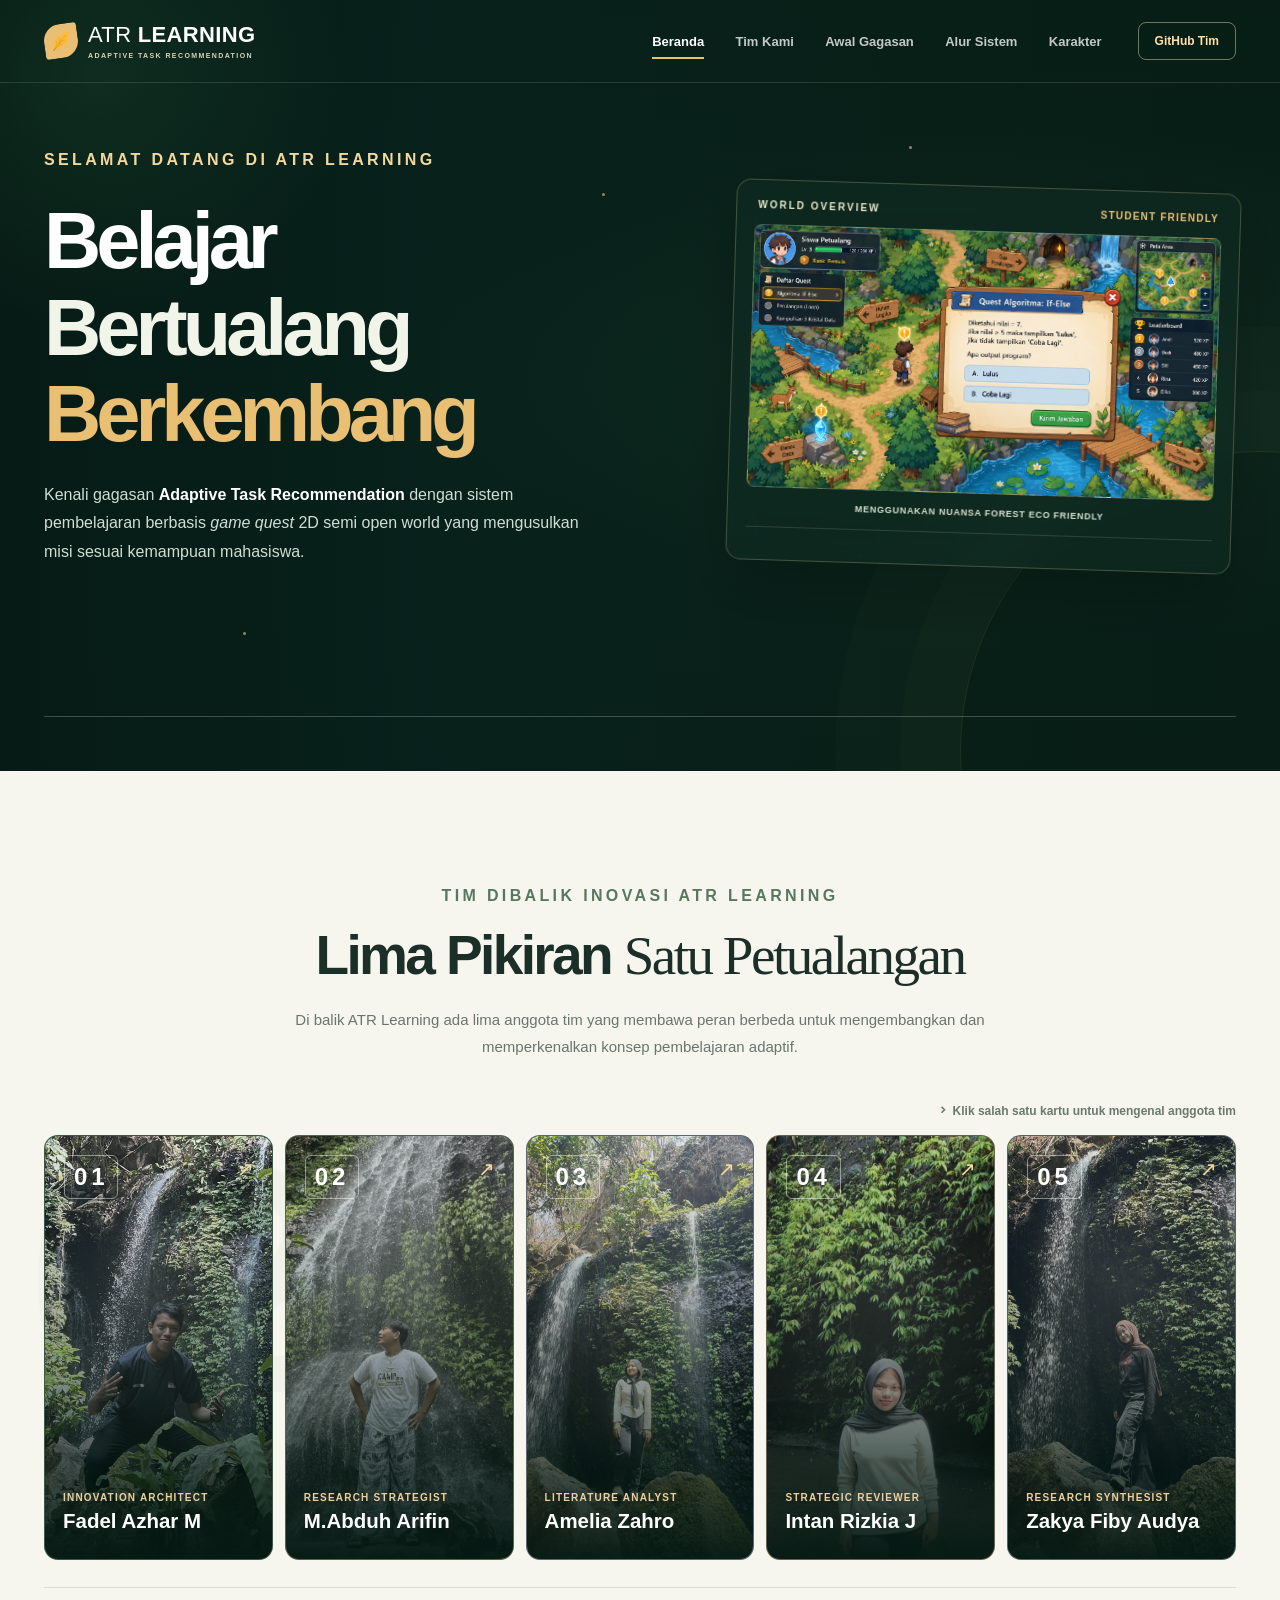
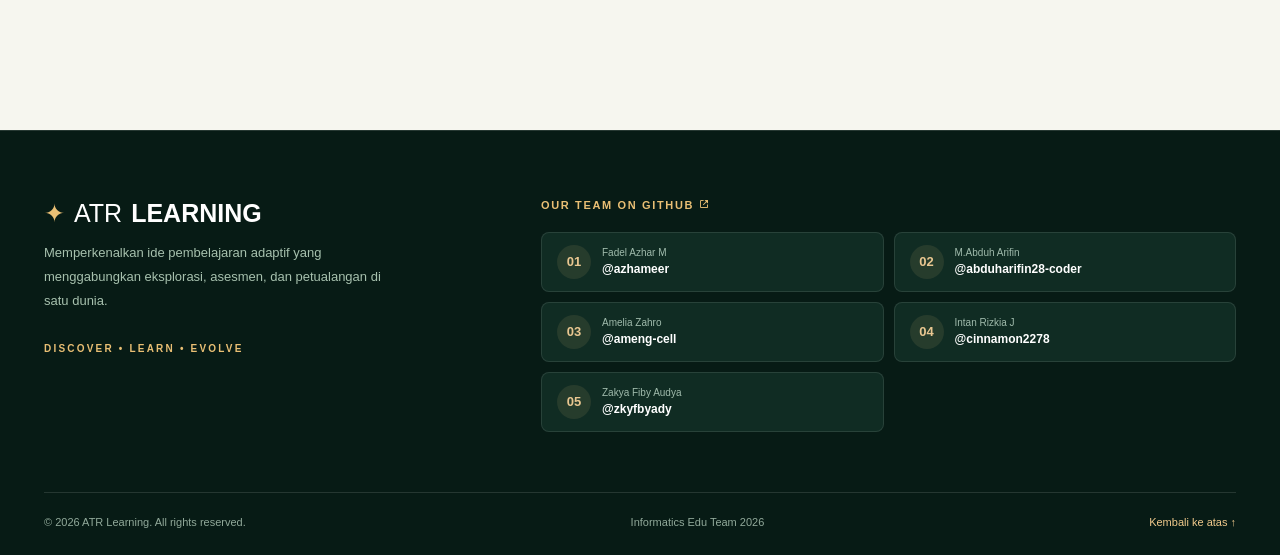
==== commit 9e331ffb: "Merge pull request #11 from azhameer/arif Arif" ====
--- a/dev1.html
+++ b/dev1.html
@@ -58,39 +58,31 @@
       </div>
     </section>
 
-<!-- 03 - AWAL GAGASAN -->
-    <section class="section idea-section" id="gagasan" aria-labelledby="ideaHeading">
+    <!-- 02 - TIM -->
+    <section class="section team-section" id="tim" aria-labelledby="teamHeading">
       <div class="shell">
-        <div class="idea-heading reveal"><div class="eyebrow light">MENGAPA HARUS ATR LEARNING?</div><h2 id="ideaHeading">Setiap gagasan besar<br>dimulai dari<em> sebuah masalah</em></h2><p>Kami berangkat dari pertanyaan sederhana: bagaimana jika kegiatan belajar di perkuliahan bisa mengikuti kebutuhan setiap mahasiswa, bukan selalu berjalan dengan cara yang sama?</p></div>
-        <div class="idea-layout">
-          <div class="problem-column reveal">
-            <div class="section-overline"><span class="overline-index">01</span><span>AKAR MASALAH</span></div>
-            <div class="problem-card"><span class="problem-icon" aria-hidden="true"><i class='bx bx-universal-access'></i></span><div><h3>Kemampuan awal yang beragam</h3><p>Mahasiswa masuk ke mata kuliah dengan tingkat pemahaman dan kesiapan belajar yang tidak selalu sama.</p></div></div>
-            <div class="problem-card"><span class="problem-icon" aria-hidden="true"><i class='bx bxs-carousel'></i></span><div><h3>Tugas yang seragam</h3><p>Penyajian latihan yang sama untuk semua mahasiswa belum tentu sesuai dengan kebutuhan individu.</p></div></div>
-            <div class="problem-card"><span class="problem-icon" aria-hidden="true"><i class='bx bxs-book'></i></span><div><h3>Keterlibatan belajar</h3><p>Aktivitas belajar membutuhkan pengalaman yang lebih eksploratif, menarik, dan memberikan umpan balik.</p></div></div>
-          </div>
-          <div class="solution-column reveal">
-            <div class="section-overline"><span class="overline-index gold-index">02</span><span>GAGASAN SOLUSI</span></div>
-            <div class="solution-features"><h3>Adaptive Task<br><em>Recommendation</em></h3><p>ATR Learning mengusulkan pengalaman pembelajaran dengan eksplorasi dunia hutan dua dimensi dan <strong>game quest</strong> yang direkomendasikan berdasarkan hasil asesmen awal.</p></div>
-            <div class="solution-list"><div><span>01</span><p>Pretest berbasis quest untuk memetakan pemahaman awal.</p></div><div><span>02</span><p>Rekomendasi tingkat kesulitan misi sesuai hasil asesmen.</p></div><div><span>03</span><p>Poin, pengumpulan kunci, dan spectator mode sebagai bagian dari konsep pengalaman belajar.</p></div></div>
-          </div>
+        <div class="section-heading centered reveal">
+          <div class="eyebrow dark"> TIM DIBALIK INOVASI ATR LEARNING</div>
+          <h2 id="teamHeading">Lima Pikiran <em>Satu Petualangan</em></h2>
+          <p>Di balik ATR Learning ada lima anggota tim yang membawa peran berbeda untuk mengembangkan dan memperkenalkan konsep pembelajaran adaptif.</p>
         </div>
+        <div class="team-hint"><i class='bx bxs-chevron-right'></i> Klik salah satu kartu untuk mengenal anggota tim</div>
+        <div class="team-cards" id="teamCards" aria-label="Daftar lima anggota tim">
+        </div>
+        <div class="team-footnote"></div>
       </div>
     </section>
 
-<!-- 04 - ALUR SISTEM -->
-    <section class="section flow-section" id="alur" aria-labelledby="flowHeading">
-      <div class="shell">
-        <div class="flow-head reveal"><div><div class="eyebrow dark">BAGAIMANA CARA KERJANYA?</div><h2 id="flowHeading">Dari langkah pertama<br>hingga <em>quest terakhir</em></h2></div></div>
-        <div class="flow-grid" id="flowGrid">
-          <button type="button" class="flow-step is-selected" data-step="0" aria-pressed="true"><span class="step-count">01 / 06</span><span class="step-icon" aria-hidden="true"><i class='bx bx-door-open'></i></span><h3>Masuk ke Dunia Belajar</h3><p>Mahasiswa masuk ke web pembelajaran dan memilih mata kuliah.</p><span class="step-more">Lihat detail <span>↗</span></span></button>
-          <button type="button" class="flow-step" data-step="1" aria-pressed="false"><span class="step-count">02 / 06</span><span class="step-icon" aria-hidden="true"><i class='bx bx-map-alt'></i></span><h3>Eksplorasi Peta 2D</h3><p>Karakter menjelajahi hutan sesuai map mata kuliah yang diambil.</p><span class="step-more">Lihat detail <span>↗</span></span></button>
-          <button type="button" class="flow-step" data-step="2" aria-pressed="false"><span class="step-count">03 / 06</span><span class="step-icon" aria-hidden="true"><i class='bx bx-line-chart'></i></span><h3>Pretest Game Quest</h3><p>Asesmen awal mengukur pemahaman mahasiswa sebelum misi berikutnya.</p><span class="step-more">Lihat detail <span>↗</span></span></button>
-          <button type="button" class="flow-step" data-step="3" aria-pressed="false"><span class="step-count">04 / 06</span><span class="step-icon" aria-hidden="true"><i class='bx bx-paper-plane'></i></span><h3>Rekomendasi Adaptif</h3><p>Kesulitan quest disesuaikan berdasarkan hasil pretest dan progres.</p><span class="step-more">Lihat detail <span>↗</span></span></button>
-          <button type="button" class="flow-step" data-step="4" aria-pressed="false"><span class="step-count">05 / 06</span><span class="step-icon" aria-hidden="true"><i class='bx bx-coin-stack'></i></span><h3>Quest, Poin & Kunci</h3><p>Selesaikan misi untuk memperbarui poin dan mengumpulkan kunci.</p><span class="step-more">Lihat detail <span>↗</span></span></button>
-          <button type="button" class="flow-step" data-step="5" aria-pressed="false"><span class="step-count">06 / 06</span><span class="step-icon" aria-hidden="true"><i class='bx bx-home'></i></span><h3>Finish atau Spectator</h3><p>Setelah seluruh quest, keluar atau mengamati mahasiswa lain.</p><span class="step-more">Lihat detail <span>↗</span></span></button>
-        </div>
-        <div class="flow-detail" aria-live="polite"><div><span class="flow-detail-label">DETAIL TAHAP <b id="flowDetailIndex">01</b></span><h3 id="flowDetailTitle">Masuk ke Dunia Belajar</h3><p id="flowDetailText">Mahasiswa mengakses halaman pembelajaran dan memilih mata kuliah. Setiap mata kuliah dapat memiliki lingkungan dan rangkaian quest yang relevan dengan materinya.</p></div><span class="flow-detail-art" aria-hidden="true">✳</span></div>
-      </div>
-    </section>
+    <!-- dimasukkan habis intan -->
+    
+    <!-- FOOTER -->
+  <footer class="site-footer" id="footer">
+    <div class="shell footer-main">
+      <div class="footer-brand-block"><a href="#beranda" class="footer-brand"><span aria-hidden="true">✦</span> ATR <b>LEARNING</b></a><p>Memperkenalkan ide pembelajaran adaptif yang menggabungkan eksplorasi, asesmen, dan petualangan di satu dunia.</p><span class="footer-motto">DISCOVER • LEARN • EVOLVE</span></div>
+      <div class="footer-team-block"><div class="footer-small-title">OUR TEAM ON GITHUB <i class='bx bx-link-external' ></i></div><div class="github-grid" id="githubGrid"></div></div>
+    </div>
+    <div class="shell footer-bottom"><span>© <span id="currentYear">2026</span> ATR Learning. All rights reserved.</span><span>Informatics Edu Team 2026</span><a href="#beranda">Kembali ke atas ↑</a></div>
+  </footer>
+</body>
+</html>
     
--- a/assets/style.css
+++ b/assets/style.css
@@ -118,57 +118,59 @@
 .hero-sparks i:nth-child(1) { top: 25%; left: 47%; }.hero-sparks i:nth-child(2) { top: 72%; left: 67%; animation-delay: -2s; }.hero-sparks i:nth-child(3) { top: 38%; left: 87%; animation-delay: -1s; }.hero-sparks i:nth-child(4) { top: 82%; left: 19%; animation-delay: -3s; }.hero-sparks i:nth-child(5) { top: 19%; left: 71%; animation-delay: -1.7s; }.hero-sparks i:nth-child(6) { top: 62%; left: 92%; animation-delay: -2.4s; }
 @keyframes sparkle { 50% { opacity: .13; transform: translateY(-8px); } }
 
-/* IDEA SECTION */
-.idea-section { color: white; background: radial-gradient(circle at 91% 13%, rgba(98,145,82,.18), transparent 30%), linear-gradient(145deg, #09241d, #0b3027 50%, #08271e); }
-.idea-heading { max-width: 800px; margin-bottom: 61px; }
-.idea-heading h2 { font-size: clamp(38px,5vw,65px); }
-.idea-heading h2 em { color: var(--gold); }
-.idea-heading p { max-width: 690px; color: #b4c8bc; font-size: 14px; line-height: 1.85; }
-.idea-layout { display: grid; grid-template-columns: .92fr 1.08fr; gap: 22px; }
-.problem-column, .solution-column { border-radius: 16px; padding: 36px; border: 1px solid rgba(255,255,255,.13); }
-.problem-column { background: rgba(255,255,255,.035); }
-.solution-column { background: #e8e9da; color: #1a3227; }
-.section-overline { display: flex; align-items: center; gap: 15px; font-size: 11px; font-weight: 800; letter-spacing: .15em; margin-bottom: 32px; }
-.overline-index { display: grid; place-items: center; border: 1px solid rgba(255,255,255,.36); color: var(--gold); font-size: 12px; width: 35px; height: 35px; border-radius: 8px; }
-.gold-index { background: #d4a85c; border-color: #d4a85c; color: #21382d; }
-.problem-card { display: flex; align-items: flex-start; gap: 18px; border-bottom: 1px solid rgba(255,255,255,.12); padding: 18px 0 21px; }
-.problem-icon { display: grid; place-items: center; color: #f3cf91; border-radius: 10px; border: 1px solid rgba(249,218,163,.25); width: 43px; height: 43px; flex-shrink: 0; font-size: 27px; line-height: 1; }
-.problem-card h3 { font-size: 16px; margin: 0 0 8px; letter-spacing: -.01em; }
-.problem-card p { color: #b6c7ba; margin: 0; font-size: 12.5px; line-height: 1.75; }
-.problem-base { display: flex; align-items: center; gap: 12px; flex-wrap: wrap; color: #9cbea8; font-size: 10px; letter-spacing: .12em; margin-top: 25px; }
-.problem-base b { color: #f1d08f; font-size: 11px; }
-.solution-mini { display: inline-block; color: #547c5f; background: #d5dcc9; border-radius: 4px; padding: 7px 11px; letter-spacing: .14em; font-weight: 800; font-size: 9px; }
-.solution-features h3 { font-size: clamp(32px,3.5vw,49px); line-height: 1.12; letter-spacing: -.055em; margin: 23px 0 20px; }
-.solution-features h3 em { font-family: Georgia,serif; font-style: normal; color: #54805d; font-weight: 400; }
-.solution-features p { line-height: 1.85; font-size: 14px; color: #486056; margin: 0 0 18px; }
-.solution-list { margin-top: 17px; border-top: 1px solid #c8d2c5; }
-.solution-list > div { display: flex; gap: 19px; padding: 13px 0; border-bottom: 1px solid #c8d2c5; align-items: center; }
-.solution-list span { color: #4b8264; font-weight: 800; font-size: 11px; }
-.solution-list p { font-size: 12px; line-height: 1.6; color: #385244; margin: 0; }
-.concept-figure { display: flex; align-items: stretch; gap: 0; background: rgba(230,238,217,.065); border: 1px solid rgba(255,255,255,.17); border-radius: 14px; overflow: hidden; margin: 36px 0 0; }
-.figure-image { padding: 20px; }
-.figure-image img { width: 100%; height: 100%; object-fit: contain; border: 4px solid rgba(236,218,169,.18); border-radius: 8px; }
-.concept-figure figcaption { display: flex; justify-content: center; flex-direction: column; gap: 17px; border-left: 1px solid rgba(255,255,255,.1); padding: 36px; color: #c3d2c5; font-size: 14px; line-height: 1.85; }
-.concept-figure figcaption strong { color: #fff; }
-.figure-label { color: var(--gold); letter-spacing: .15em; font-size: 10px; font-weight: 800; }
+/* TEAM */
+.team-section { background: #f6f6ef; }
+.team-section::before { content: "02"; position: absolute; left: 2%; top: 34%; font-size: 320px; font-weight: 900; letter-spacing: -.12em; color: rgba(26,75,52,.025); pointer-events: none; }
+.team-hint { margin: 44px 0 17px; text-align: right; color: #6a796d; font-size: 12px; font-weight: 650; }
+.team-hint span { color: #2c7250; font-size: 17px; }
 
-/* FLOW */
-.flow-section { background: #f2f2e9; }
-.flow-head { display: flex; justify-content: space-between; gap: 45px; align-items: end; margin-bottom: 46px; }
-.flow-head h2 { margin-bottom: 0; }
-.flow-head h2 em { color: #5d896d; }
-.flow-head > p { max-width: 355px; color: #6c7a6c; line-height: 1.85; font-size: 14px; margin: 0 0 5px; }
-.flow-grid { display: grid; grid-template-columns: repeat(3, minmax(0,1fr)); gap: 15px; }
-.flow-step { position: relative; min-height: 240px; padding: 27px; text-align: left; border: 1px solid #dbdfd4; border-radius: 12px; background: #fdfdf8; color: var(--ink); transition: transform .25s, background .25s, border .25s, box-shadow .25s; }
-.flow-step:hover { transform: translateY(-5px); box-shadow: 0 14px 35px rgba(30,73,45,.08); }
-.flow-step.is-selected { background: #dce9da; border-color: #7ba185; box-shadow: inset 0 0 0 1px #85a98c, 0 12px 25px rgba(41,89,60,.08); }
-.step-count { display: block; color: #548363; font-size: 10px; font-weight: 800; letter-spacing: .12em; margin-bottom: 20px; }
-.step-icon { position: absolute; top: 23px; right: 25px; color: #4d7a5f; font-size: 30px; line-height: 1; }
-.flow-step h3 { font-size: 19px; letter-spacing: -.025em; margin: 0 0 9px; }
-.flow-step p { margin: 0; font-size: 12.5px; color: #718075; line-height: 1.75; max-width: 280px; }
-.step-more { display: flex; align-items: center; gap: 7px; position: absolute; bottom: 23px; left: 27px; font-size: 10px; font-weight: 800; color: #457353; letter-spacing: .03em; }
-.flow-detail { display: flex; justify-content: space-between; align-items: center; overflow: hidden; gap: 30px; border-radius: 12px; background: #123b2e; color: white; padding: 29px 35px; margin-top: 18px; min-height: 172px; }
-.flow-detail-label { color: #f2cc8a; font-size: 10px; font-weight: 750; letter-spacing: .14em; }
-.flow-detail h3 { font-size: 23px; margin: 15px 0 7px; }
-.flow-detail p { color: #c2d7c7; line-height: 1.7; font-size: 13px; max-width: 750px; margin: 0; }
-.flow-detail-art { font-size: 100px; color: rgba(234,199,126,.27); transform: rotate(24deg); }
+.team-cards { display: flex; gap: 12px; width: 100%; height: 425px; }
+.team-card { isolation: isolate; overflow: hidden; border: 1px solid rgba(22,61,44,.12); flex: 1 1 0; min-width: 0; color: white; text-align: left; background: var(--tone, #295541); border-radius: 14px; padding: 0; position: relative; cursor: pointer; transition: flex .5s cubic-bezier(.2,.7,.1,1), filter .32s, transform .3s, border-color .2s; }
+.team-card:hover { transform: translateY(-5px); }
+
+.team-card img { position: absolute; z-index: 0; inset: 0; width: 100%; height: 100%; max-width: none; object-fit: cover; object-position: center center; filter: saturate(.85); transform: scale(1); transition: transform .5s ease, filter .35s ease; }
+.team-card:hover img { transform: scale(1.05); }
+
+.team-card::before { content: ""; position: absolute; z-index: 1; inset: 0; pointer-events: none; background: radial-gradient(circle at 50% 35%, rgba(255,255,255,.13), transparent 65%), linear-gradient(0deg, rgba(5,25,19,.97) 1%, rgba(5,25,19,.45) 45%, rgba(5,25,19,.08) 100%); }
+
+.team-cards.has-active .team-card { flex: .78 1 0; filter: saturate(.68); }
+.team-cards.has-active .team-card.is-active { flex: 2.25 1 0; border-color: var(--gold); filter: saturate(1.1); }
+
+.team-cards.has-active .team-card.is-active img { inset: 0; width: 100%; height: 100%; object-fit: cover; object-position: center center; transform: scale(1); filter: saturate(1.1); }
+.team-cards.has-active .team-card.is-active:hover img { transform: scale(1.04); }
+
+.team-card-index { display: block; position: absolute; z-index: 2; top: 19px; left: 19px; font-size: 1.5rem; font-weight: 800; letter-spacing: .16em; border: 1px solid rgba(255,255,255,.45); padding: 7px 9px; border-radius: 6px; }
+.team-card-corner { position: absolute; z-index: 2; right: 18px; top: 21px; color: var(--gold-2); font-size: 20px; }
+.team-card-bottom { position: absolute; left: 18px; right: 18px; bottom: 18px; z-index: 2; }
+.team-card-role { display: block; color: #ecd09d; font-size: 10px; letter-spacing: .12em; font-weight: 800; text-transform: uppercase; margin-bottom: 7px; }
+.team-card-name { font-size: clamp(16px,1.6vw,23px); font-weight: 780; line-height: 1.1; margin: 0 0 8px; overflow-wrap: anywhere; }
+.team-card-expanded { display: none; max-width: 270px; margin-top: 15px; color: #ecf4e8; font-size: 12px; line-height: 1.7; }
+.team-card.is-active .team-card-expanded { display: block; }
+.team-card-expanded .member-github { display: inline-block; margin-top: 9px; color: #ffcf83; font-weight: 800; }
+
+.team-footnote { display: flex; justify-content: space-between; gap: 15px; border-top: 1px solid #dcded2; margin-top: 27px; padding-top: 16px; font-size: 11px; color: #66786a; }
+.team-footnote span:first-child { font-weight: 800; color: var(--forest-700); }
+.team-footnote span:last-child { font-size: 9px; letter-spacing: .14em; font-weight: 800; }
+
+/* FOOTER */
+.site-footer { background: #071b15; color: white; border-top: 1px solid rgba(255,255,255,.13); }
+.footer-main { display: grid; grid-template-columns: .75fr 1.25fr; gap: 80px; padding: 68px 0 60px; }
+.footer-brand { display: inline-flex; align-items: center; gap: 9px; font-size: 25px; font-weight: 400; }
+.footer-brand span { color: var(--gold); }
+.footer-brand b { font-weight: 800; }
+.footer-brand-block p { max-width: 340px; line-height: 1.85; font-size: 13px; color: #a7c1ae; }
+.footer-motto { display: block; color: var(--gold); font-weight: 800; font-size: 10px; letter-spacing: .22em; margin-top: 30px; }
+.footer-small-title { color: var(--gold); letter-spacing: .15em; font-size: 11px; font-weight: 800; margin-bottom: 21px; }
+.footer-small-title span { margin-left: 11px; }
+.github-grid { display: grid; grid-template-columns: repeat(2, minmax(0,1fr)); gap: 10px; }
+.github-card { background: #102c23; border: 1px solid rgba(255,255,255,.1); border-radius: 8px; padding: 12px 15px; display: flex; align-items: center; gap: 11px; min-width: 0; transition: border-color .2s, transform .2s; }
+a.github-card:hover { border-color: #d5b171; transform: translateY(-2px); }
+.github-icon { width: 34px; height: 34px; border-radius: 50%; display: grid; place-items: center; background: rgba(235,193,124,.1); color: #e9c791; flex: none; font-size: 13px; font-weight: 800; }
+.github-details { min-width: 0; }
+.github-details small { display: block; color: #a0bbac; font-size: 10px; margin-bottom: 4px; }
+.github-details strong { display: block; font-size: 12px; color: white; overflow-wrap: anywhere; }
+.github-card.disabled { opacity: .78; cursor: default; }
+.github-note { color: #789889; font-size: 10px; line-height: 1.65; margin: 15px 0 0; }
+.github-note code { color: #d9c99e; }
+.footer-bottom { display: flex; align-items: center; justify-content: space-between; gap: 20px; padding: 23px 0 27px; border-top: 1px solid rgba(255,255,255,.12); font-size: 11px; color: #91a99a; }
+.footer-bottom a { color: #f1ca8c; white-space: nowrap; }
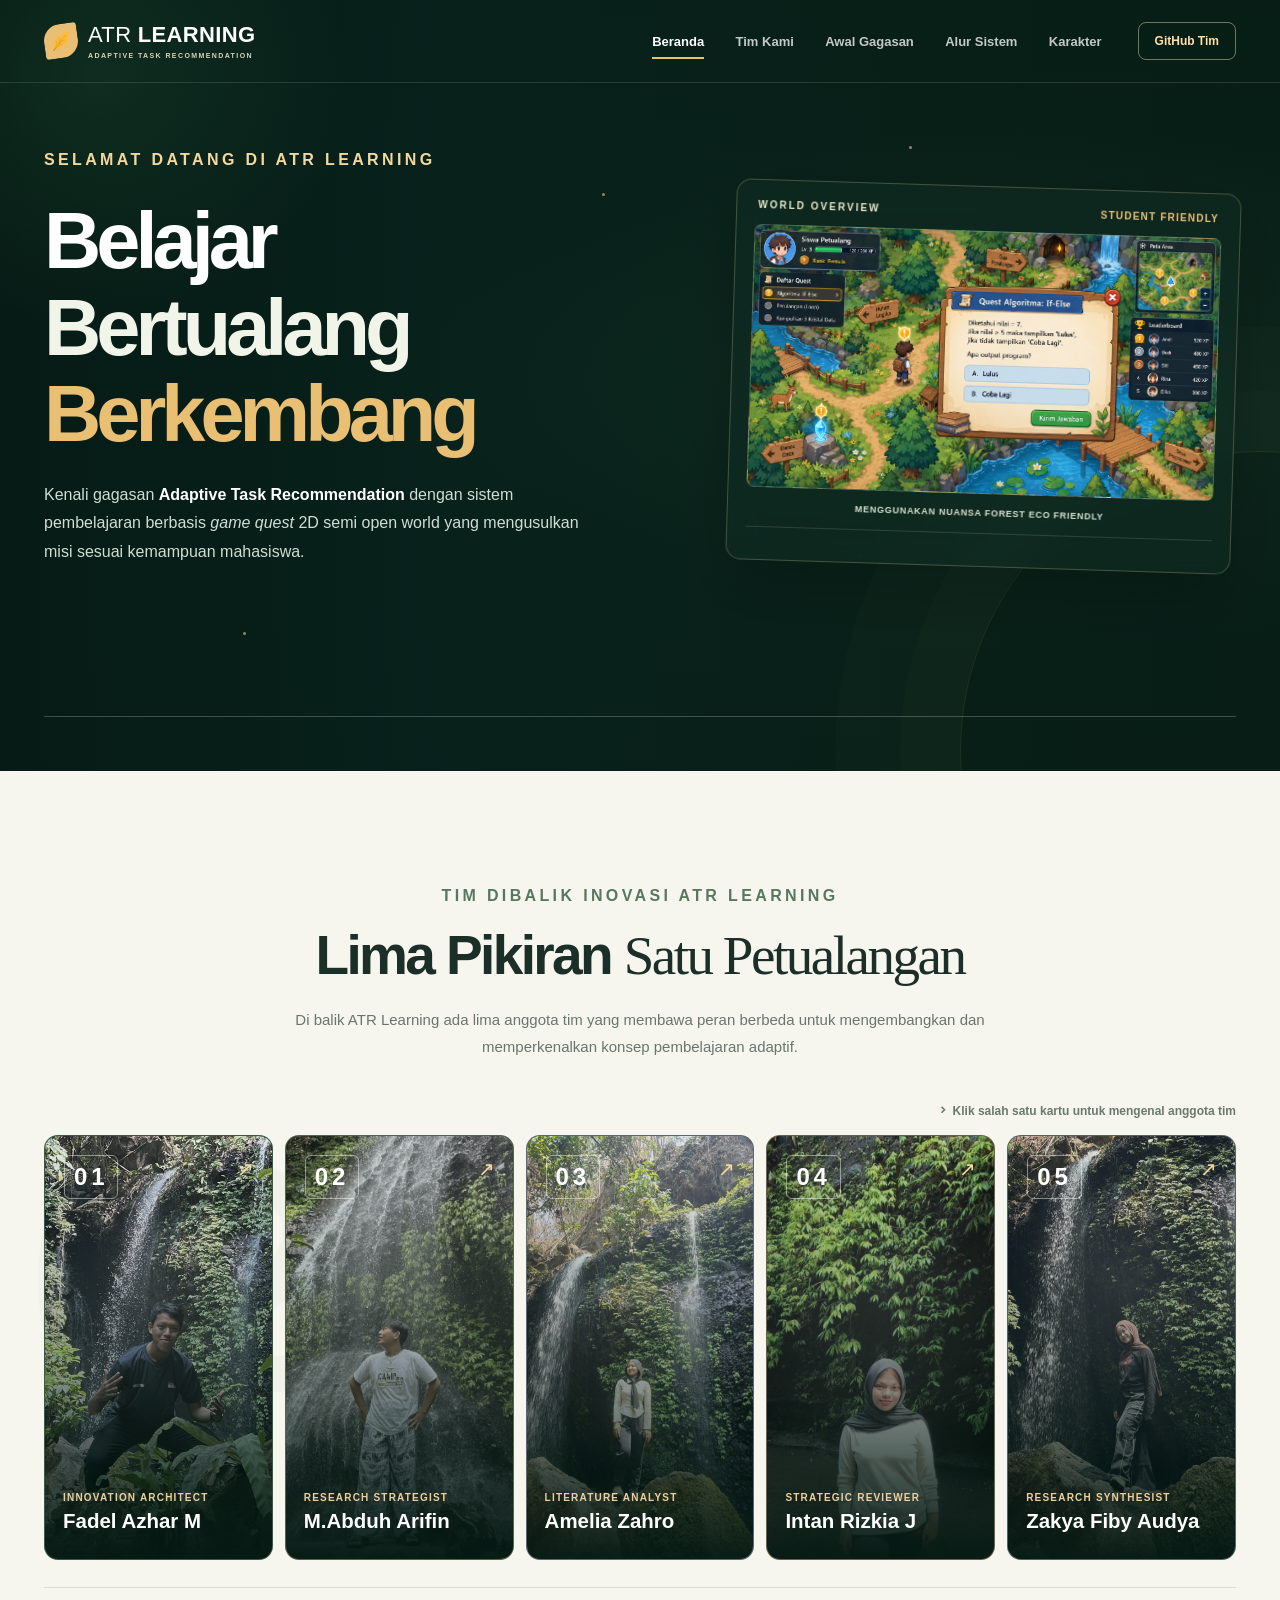
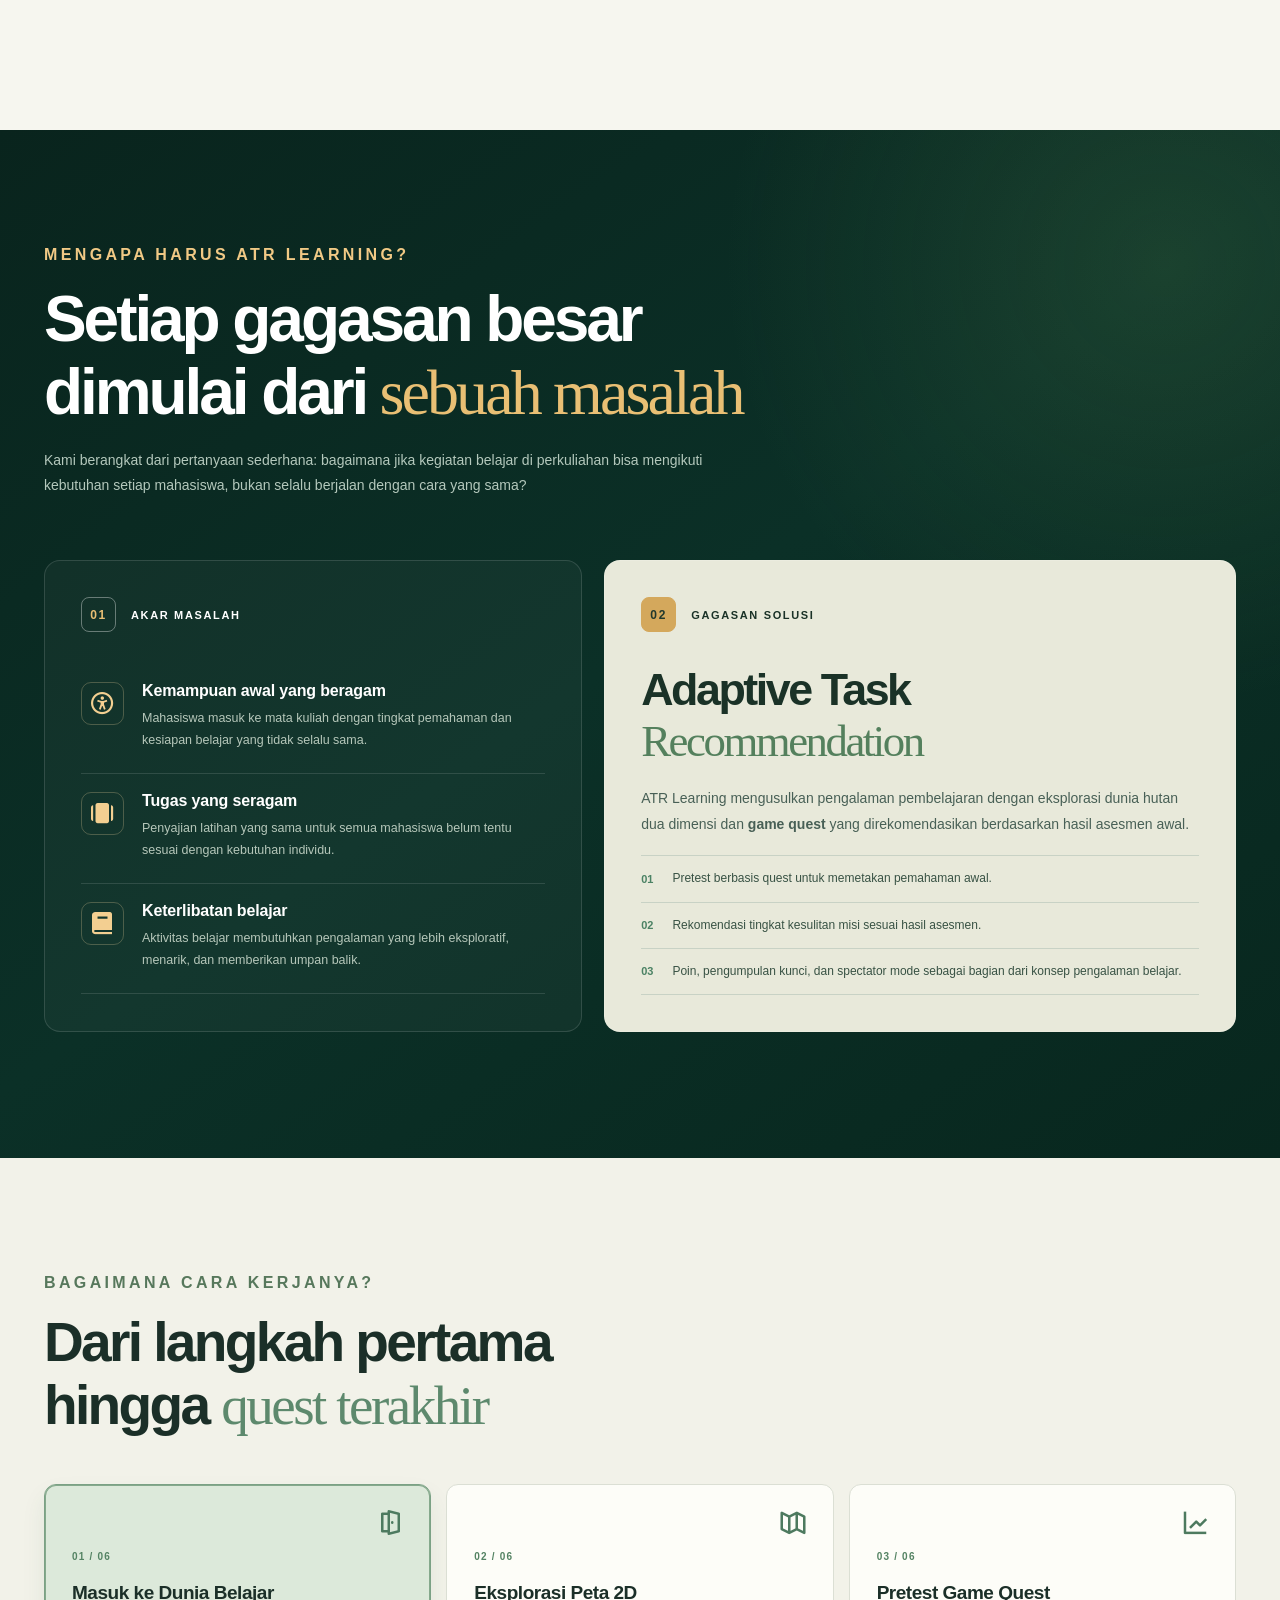
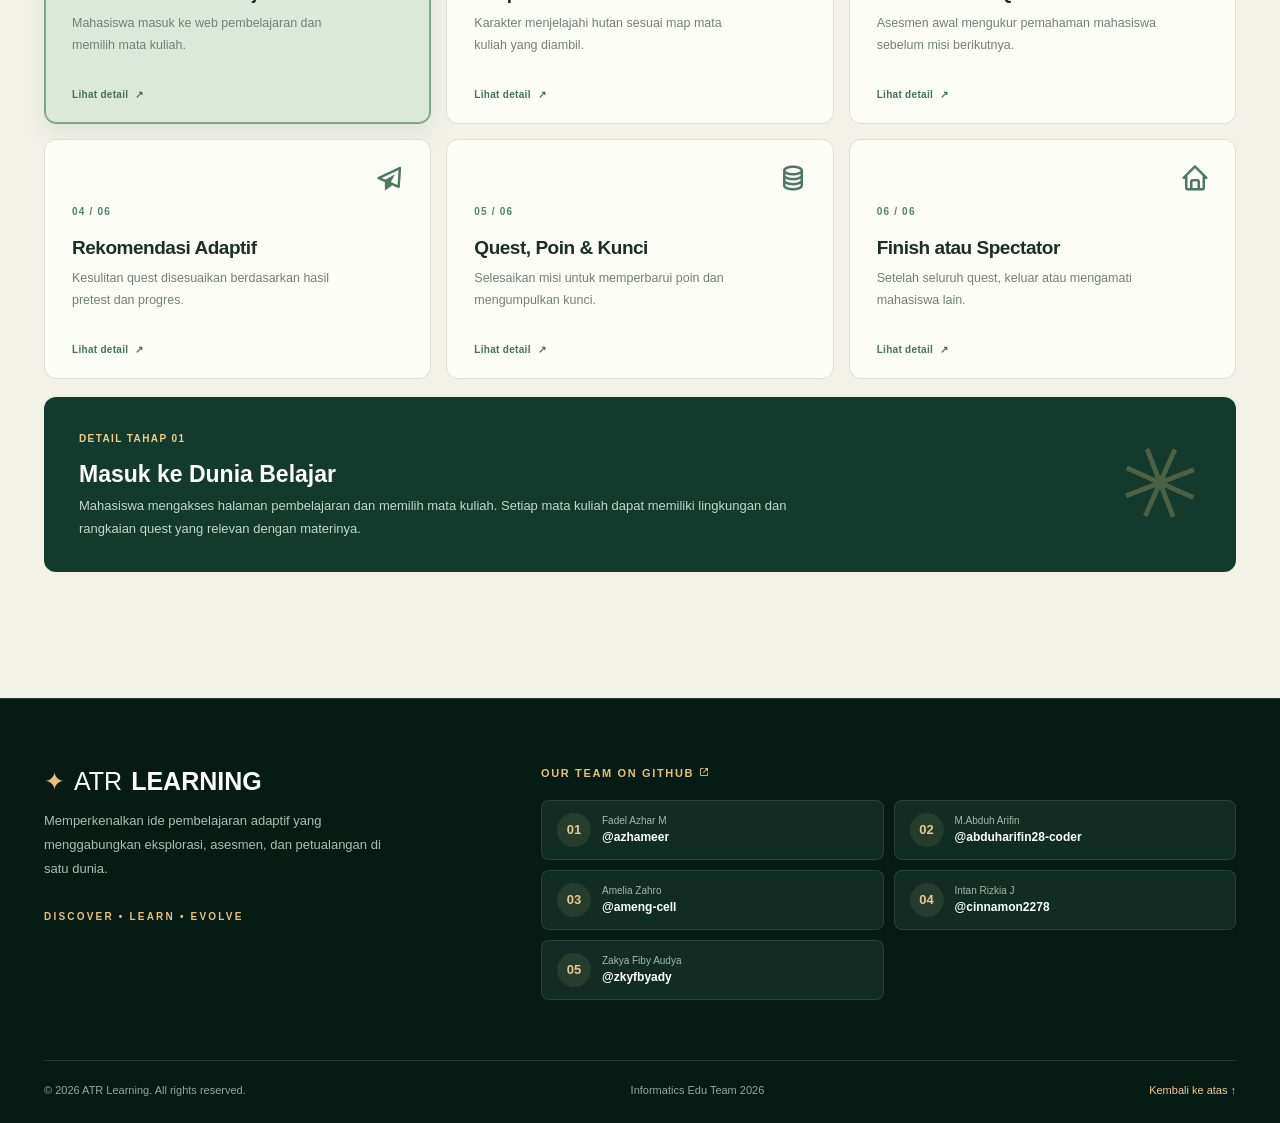
==== commit 32511d15: "catalys" ====
--- a/dev1.html
+++ b/dev1.html
@@ -73,6 +73,43 @@
       </div>
     </section>
 
+    <!-- 03 - AWAL GAGASAN -->
+    <section class="section idea-section" id="gagasan" aria-labelledby="ideaHeading">
+      <div class="shell">
+        <div class="idea-heading reveal"><div class="eyebrow light">MENGAPA HARUS ATR LEARNING?</div><h2 id="ideaHeading">Setiap gagasan besar<br>dimulai dari<em> sebuah masalah</em></h2><p>Kami berangkat dari pertanyaan sederhana: bagaimana jika kegiatan belajar di perkuliahan bisa mengikuti kebutuhan setiap mahasiswa, bukan selalu berjalan dengan cara yang sama?</p></div>
+        <div class="idea-layout">
+          <div class="problem-column reveal">
+            <div class="section-overline"><span class="overline-index">01</span><span>AKAR MASALAH</span></div>
+            <div class="problem-card"><span class="problem-icon" aria-hidden="true"><i class='bx bx-universal-access'></i></span><div><h3>Kemampuan awal yang beragam</h3><p>Mahasiswa masuk ke mata kuliah dengan tingkat pemahaman dan kesiapan belajar yang tidak selalu sama.</p></div></div>
+            <div class="problem-card"><span class="problem-icon" aria-hidden="true"><i class='bx bxs-carousel'></i></span><div><h3>Tugas yang seragam</h3><p>Penyajian latihan yang sama untuk semua mahasiswa belum tentu sesuai dengan kebutuhan individu.</p></div></div>
+            <div class="problem-card"><span class="problem-icon" aria-hidden="true"><i class='bx bxs-book'></i></span><div><h3>Keterlibatan belajar</h3><p>Aktivitas belajar membutuhkan pengalaman yang lebih eksploratif, menarik, dan memberikan umpan balik.</p></div></div>
+          </div>
+          <div class="solution-column reveal">
+            <div class="section-overline"><span class="overline-index gold-index">02</span><span>GAGASAN SOLUSI</span></div>
+            <div class="solution-features"><h3>Adaptive Task<br><em>Recommendation</em></h3><p>ATR Learning mengusulkan pengalaman pembelajaran dengan eksplorasi dunia hutan dua dimensi dan <strong>game quest</strong> yang direkomendasikan berdasarkan hasil asesmen awal.</p></div>
+            <div class="solution-list"><div><span>01</span><p>Pretest berbasis quest untuk memetakan pemahaman awal.</p></div><div><span>02</span><p>Rekomendasi tingkat kesulitan misi sesuai hasil asesmen.</p></div><div><span>03</span><p>Poin, pengumpulan kunci, dan spectator mode sebagai bagian dari konsep pengalaman belajar.</p></div></div>
+          </div>
+        </div>
+      </div>
+    </section>
+    
+    <!-- 04 - ALUR SISTEM -->
+    <section class="section flow-section" id="alur" aria-labelledby="flowHeading">
+      <div class="shell">
+        <div class="flow-head reveal"><div><div class="eyebrow dark">BAGAIMANA CARA KERJANYA?</div><h2 id="flowHeading">Dari langkah pertama<br>hingga <em>quest terakhir</em></h2></div></div>
+        <div class="flow-grid" id="flowGrid">
+          <button type="button" class="flow-step is-selected" data-step="0" aria-pressed="true"><span class="step-count">01 / 06</span><span class="step-icon" aria-hidden="true"><i class='bx bx-door-open'></i></span><h3>Masuk ke Dunia Belajar</h3><p>Mahasiswa masuk ke web pembelajaran dan memilih mata kuliah.</p><span class="step-more">Lihat detail <span>↗</span></span></button>
+          <button type="button" class="flow-step" data-step="1" aria-pressed="false"><span class="step-count">02 / 06</span><span class="step-icon" aria-hidden="true"><i class='bx bx-map-alt'></i></span><h3>Eksplorasi Peta 2D</h3><p>Karakter menjelajahi hutan sesuai map mata kuliah yang diambil.</p><span class="step-more">Lihat detail <span>↗</span></span></button>
+          <button type="button" class="flow-step" data-step="2" aria-pressed="false"><span class="step-count">03 / 06</span><span class="step-icon" aria-hidden="true"><i class='bx bx-line-chart'></i></span><h3>Pretest Game Quest</h3><p>Asesmen awal mengukur pemahaman mahasiswa sebelum misi berikutnya.</p><span class="step-more">Lihat detail <span>↗</span></span></button>
+          <button type="button" class="flow-step" data-step="3" aria-pressed="false"><span class="step-count">04 / 06</span><span class="step-icon" aria-hidden="true"><i class='bx bx-paper-plane'></i></span><h3>Rekomendasi Adaptif</h3><p>Kesulitan quest disesuaikan berdasarkan hasil pretest dan progres.</p><span class="step-more">Lihat detail <span>↗</span></span></button>
+          <button type="button" class="flow-step" data-step="4" aria-pressed="false"><span class="step-count">05 / 06</span><span class="step-icon" aria-hidden="true"><i class='bx bx-coin-stack'></i></span><h3>Quest, Poin & Kunci</h3><p>Selesaikan misi untuk memperbarui poin dan mengumpulkan kunci.</p><span class="step-more">Lihat detail <span>↗</span></span></button>
+          <button type="button" class="flow-step" data-step="5" aria-pressed="false"><span class="step-count">06 / 06</span><span class="step-icon" aria-hidden="true"><i class='bx bx-home'></i></span><h3>Finish atau Spectator</h3><p>Setelah seluruh quest, keluar atau mengamati mahasiswa lain.</p><span class="step-more">Lihat detail <span>↗</span></span></button>
+        </div>
+        <div class="flow-detail" aria-live="polite"><div><span class="flow-detail-label">DETAIL TAHAP <b id="flowDetailIndex">01</b></span><h3 id="flowDetailTitle">Masuk ke Dunia Belajar</h3><p id="flowDetailText">Mahasiswa mengakses halaman pembelajaran dan memilih mata kuliah. Setiap mata kuliah dapat memiliki lingkungan dan rangkaian quest yang relevan dengan materinya.</p></div><span class="flow-detail-art" aria-hidden="true">✳</span></div>
+      </div>
+    </section>
+    
+
     <!-- dimasukkan habis intan -->
     
     <!-- FOOTER -->
--- a/assets/style.css
+++ b/assets/style.css
@@ -152,6 +152,61 @@
 .team-footnote span:first-child { font-weight: 800; color: var(--forest-700); }
 .team-footnote span:last-child { font-size: 9px; letter-spacing: .14em; font-weight: 800; }
 
+/* IDEA SECTION */
+.idea-section { color: white; background: radial-gradient(circle at 91% 13%, rgba(98,145,82,.18), transparent 30%), linear-gradient(145deg, #09241d, #0b3027 50%, #08271e); }
+.idea-heading { max-width: 800px; margin-bottom: 61px; }
+.idea-heading h2 { font-size: clamp(38px,5vw,65px); }
+.idea-heading h2 em { color: var(--gold); }
+.idea-heading p { max-width: 690px; color: #b4c8bc; font-size: 14px; line-height: 1.85; }
+.idea-layout { display: grid; grid-template-columns: .92fr 1.08fr; gap: 22px; }
+.problem-column, .solution-column { border-radius: 16px; padding: 36px; border: 1px solid rgba(255,255,255,.13); }
+.problem-column { background: rgba(255,255,255,.035); }
+.solution-column { background: #e8e9da; color: #1a3227; }
+.section-overline { display: flex; align-items: center; gap: 15px; font-size: 11px; font-weight: 800; letter-spacing: .15em; margin-bottom: 32px; }
+.overline-index { display: grid; place-items: center; border: 1px solid rgba(255,255,255,.36); color: var(--gold); font-size: 12px; width: 35px; height: 35px; border-radius: 8px; }
+.gold-index { background: #d4a85c; border-color: #d4a85c; color: #21382d; }
+.problem-card { display: flex; align-items: flex-start; gap: 18px; border-bottom: 1px solid rgba(255,255,255,.12); padding: 18px 0 21px; }
+.problem-icon { display: grid; place-items: center; color: #f3cf91; border-radius: 10px; border: 1px solid rgba(249,218,163,.25); width: 43px; height: 43px; flex-shrink: 0; font-size: 27px; line-height: 1; }
+.problem-card h3 { font-size: 16px; margin: 0 0 8px; letter-spacing: -.01em; }
+.problem-card p { color: #b6c7ba; margin: 0; font-size: 12.5px; line-height: 1.75; }
+.problem-base { display: flex; align-items: center; gap: 12px; flex-wrap: wrap; color: #9cbea8; font-size: 10px; letter-spacing: .12em; margin-top: 25px; }
+.problem-base b { color: #f1d08f; font-size: 11px; }
+.solution-mini { display: inline-block; color: #547c5f; background: #d5dcc9; border-radius: 4px; padding: 7px 11px; letter-spacing: .14em; font-weight: 800; font-size: 9px; }
+.solution-features h3 { font-size: clamp(32px,3.5vw,49px); line-height: 1.12; letter-spacing: -.055em; margin: 23px 0 20px; }
+.solution-features h3 em { font-family: Georgia,serif; font-style: normal; color: #54805d; font-weight: 400; }
+.solution-features p { line-height: 1.85; font-size: 14px; color: #486056; margin: 0 0 18px; }
+.solution-list { margin-top: 17px; border-top: 1px solid #c8d2c5; }
+.solution-list > div { display: flex; gap: 19px; padding: 13px 0; border-bottom: 1px solid #c8d2c5; align-items: center; }
+.solution-list span { color: #4b8264; font-weight: 800; font-size: 11px; }
+.solution-list p { font-size: 12px; line-height: 1.6; color: #385244; margin: 0; }
+.concept-figure { display: flex; align-items: stretch; gap: 0; background: rgba(230,238,217,.065); border: 1px solid rgba(255,255,255,.17); border-radius: 14px; overflow: hidden; margin: 36px 0 0; }
+.figure-image { padding: 20px; }
+.figure-image img { width: 100%; height: 100%; object-fit: contain; border: 4px solid rgba(236,218,169,.18); border-radius: 8px; }
+.concept-figure figcaption { display: flex; justify-content: center; flex-direction: column; gap: 17px; border-left: 1px solid rgba(255,255,255,.1); padding: 36px; color: #c3d2c5; font-size: 14px; line-height: 1.85; }
+.concept-figure figcaption strong { color: #fff; }
+.figure-label { color: var(--gold); letter-spacing: .15em; font-size: 10px; font-weight: 800; }
+
+/* FLOW */
+.flow-section { background: #f2f2e9; }
+.flow-head { display: flex; justify-content: space-between; gap: 45px; align-items: end; margin-bottom: 46px; }
+.flow-head h2 { margin-bottom: 0; }
+.flow-head h2 em { color: #5d896d; }
+.flow-head > p { max-width: 355px; color: #6c7a6c; line-height: 1.85; font-size: 14px; margin: 0 0 5px; }
+.flow-grid { display: grid; grid-template-columns: repeat(3, minmax(0,1fr)); gap: 15px; }
+.flow-step { position: relative; min-height: 240px; padding: 27px; text-align: left; border: 1px solid #dbdfd4; border-radius: 12px; background: #fdfdf8; color: var(--ink); transition: transform .25s, background .25s, border .25s, box-shadow .25s; }
+.flow-step:hover { transform: translateY(-5px); box-shadow: 0 14px 35px rgba(30,73,45,.08); }
+.flow-step.is-selected { background: #dce9da; border-color: #7ba185; box-shadow: inset 0 0 0 1px #85a98c, 0 12px 25px rgba(41,89,60,.08); }
+.step-count { display: block; color: #548363; font-size: 10px; font-weight: 800; letter-spacing: .12em; margin-bottom: 20px; }
+.step-icon { position: absolute; top: 23px; right: 25px; color: #4d7a5f; font-size: 30px; line-height: 1; }
+.flow-step h3 { font-size: 19px; letter-spacing: -.025em; margin: 0 0 9px; }
+.flow-step p { margin: 0; font-size: 12.5px; color: #718075; line-height: 1.75; max-width: 280px; }
+.step-more { display: flex; align-items: center; gap: 7px; position: absolute; bottom: 23px; left: 27px; font-size: 10px; font-weight: 800; color: #457353; letter-spacing: .03em; }
+.flow-detail { display: flex; justify-content: space-between; align-items: center; overflow: hidden; gap: 30px; border-radius: 12px; background: #123b2e; color: white; padding: 29px 35px; margin-top: 18px; min-height: 172px; }
+.flow-detail-label { color: #f2cc8a; font-size: 10px; font-weight: 750; letter-spacing: .14em; }
+.flow-detail h3 { font-size: 23px; margin: 15px 0 7px; }
+.flow-detail p { color: #c2d7c7; line-height: 1.7; font-size: 13px; max-width: 750px; margin: 0; }
+.flow-detail-art { font-size: 100px; color: rgba(234,199,126,.27); transform: rotate(24deg); }
+
 /* FOOTER */
 .site-footer { background: #071b15; color: white; border-top: 1px solid rgba(255,255,255,.13); }
 .footer-main { display: grid; grid-template-columns: .75fr 1.25fr; gap: 80px; padding: 68px 0 60px; }
